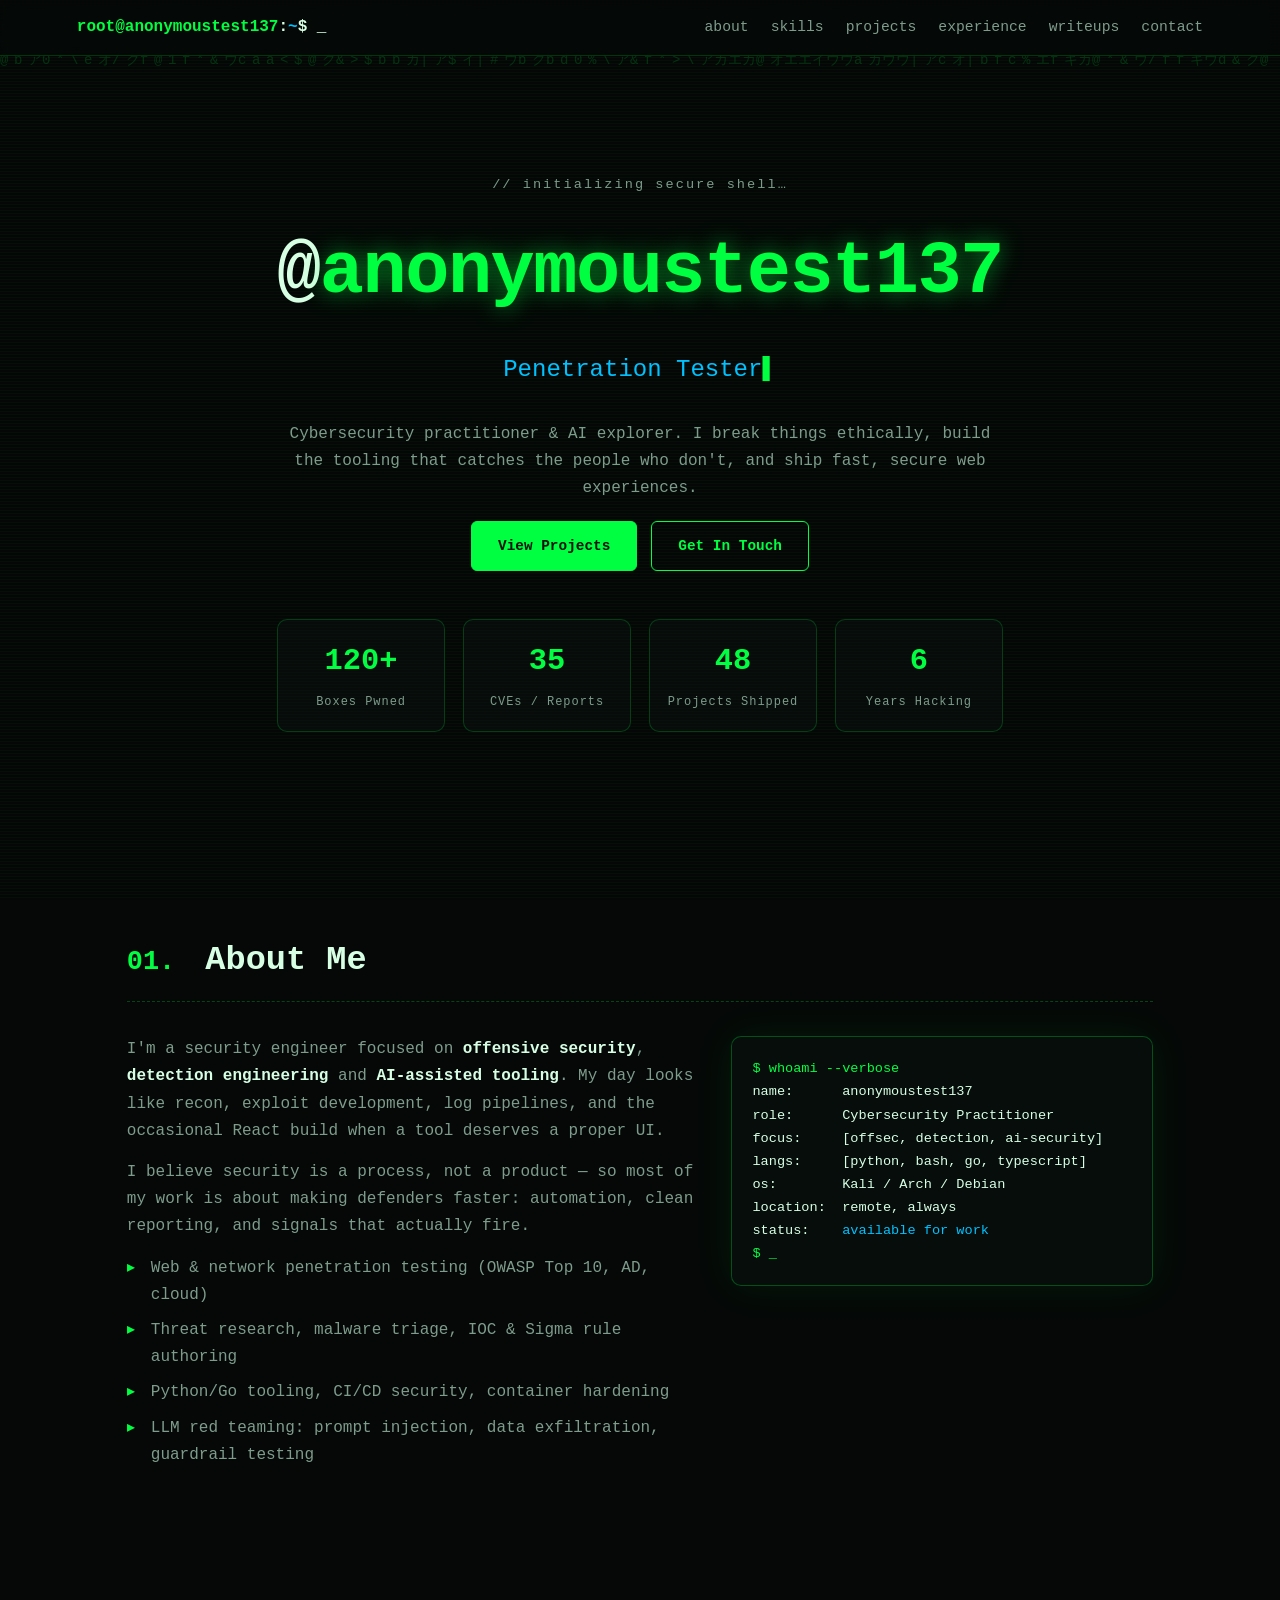
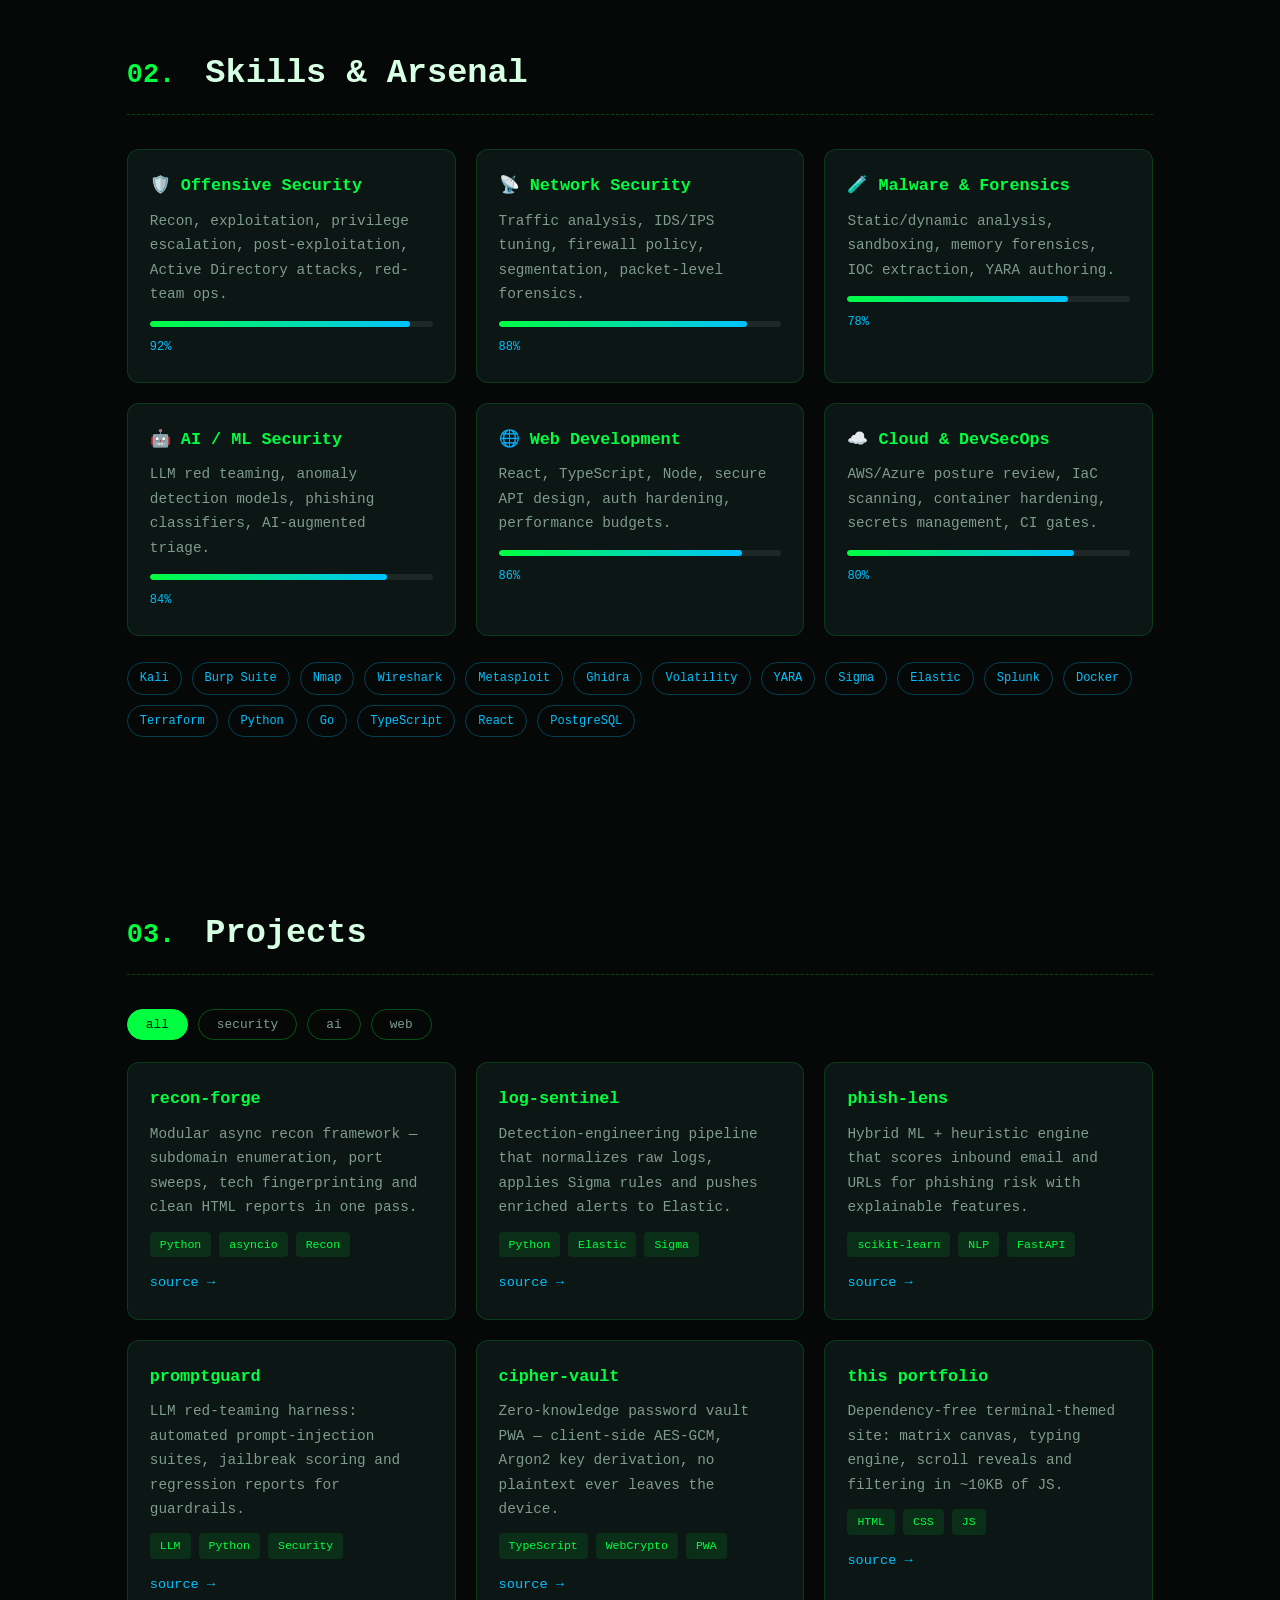
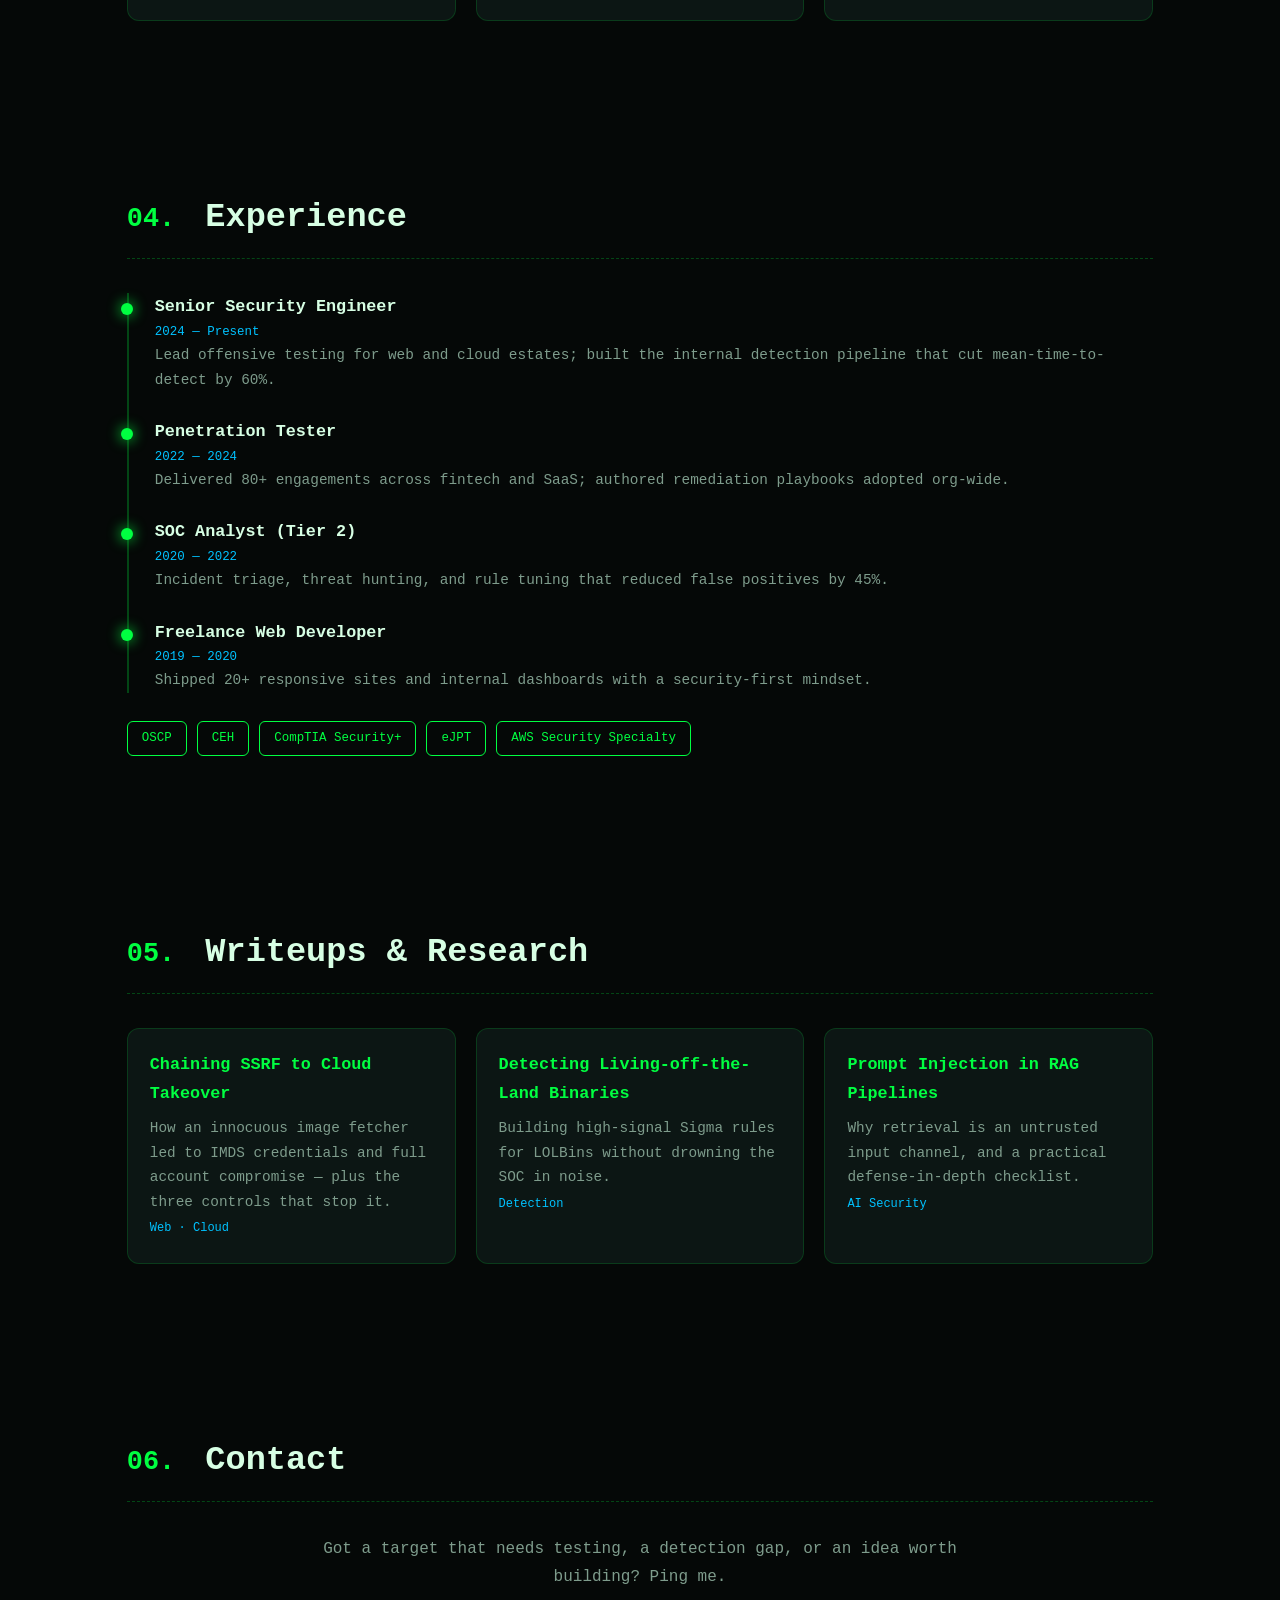
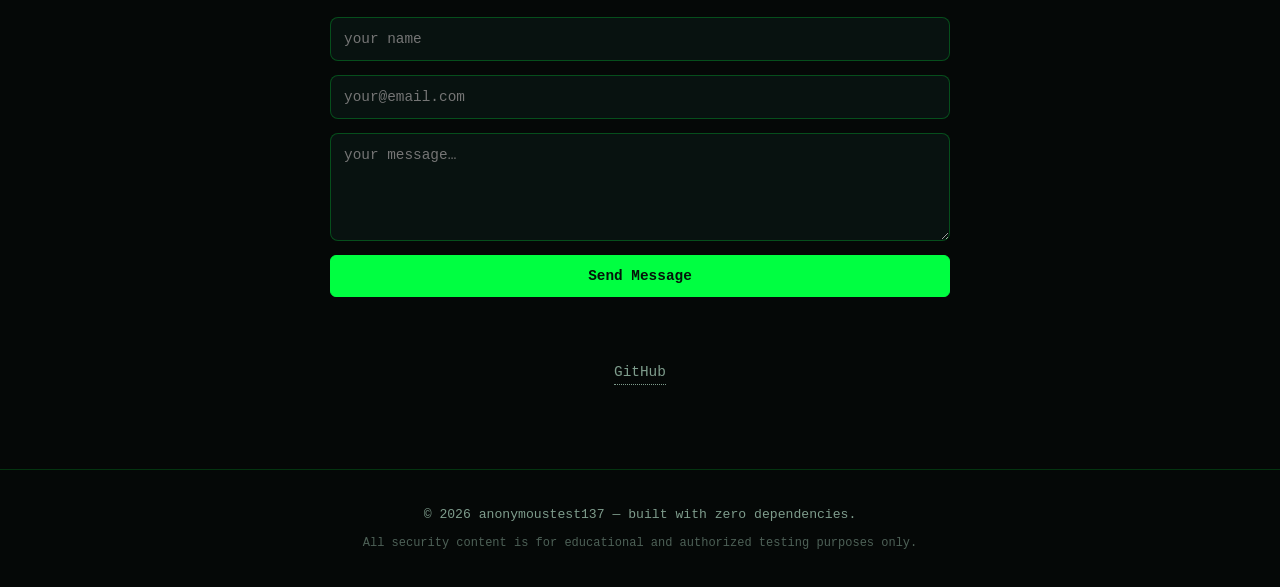
==== docs/index.html @ 6d7c4b62 "chore: publish site to /docs for GitHub Pages" ====
<!DOCTYPE html>
<html lang="en">
<head>
<meta charset="UTF-8" />
<meta name="viewport" content="width=device-width, initial-scale=1.0" />
<title>anonymoustest137 — Cybersecurity Portfolio</title>
<meta name="description" content="Cybersecurity practitioner & AI explorer — penetration testing, threat research, detection engineering and web development." />
<link rel="stylesheet" href="styles.css" />
<link rel="icon" href="data:image/svg+xml,<svg xmlns='http://www.w3.org/2000/svg' viewBox='0 0 100 100'><text y='.9em' font-size='90'>🔐</text></svg>" />
</head>
<body>
<canvas id="matrix"></canvas>
<div class="scanlines"></div>

<header id="nav">
  <a class="brand" href="#home"><span class="prompt">root@anonymoustest137</span>:<span class="path">~</span>$ <span class="blink">_</span></a>
  <nav>
    <a href="#about">about</a>
    <a href="#skills">skills</a>
    <a href="#projects">projects</a>
    <a href="#experience">experience</a>
    <a href="#writeups">writeups</a>
    <a href="#contact">contact</a>
  </nav>
  <button id="burger" aria-label="menu">☰</button>
</header>

<!-- HERO -->
<section id="home" class="hero">
  <div class="hero-inner">
    <p class="kicker">// initializing secure shell…</p>
    <h1>@<span class="glow">anonymoustest137</span></h1>
    <h2 class="typed"><span id="typed"></span><span class="caret">▌</span></h2>
    <p class="lede">
      Cybersecurity practitioner &amp; AI explorer. I break things ethically, build the tooling that
      catches the people who don't, and ship fast, secure web experiences.
    </p>
    <div class="cta">
      <a class="btn primary" href="#projects">View Projects</a>
      <a class="btn ghost" href="#contact">Get In Touch</a>
    </div>
    <div class="stats">
      <div><b data-count="120">0</b><span>Boxes Pwned</span></div>
      <div><b data-count="35">0</b><span>CVEs / Reports</span></div>
      <div><b data-count="48">0</b><span>Projects Shipped</span></div>
      <div><b data-count="6">0</b><span>Years Hacking</span></div>
    </div>
  </div>
</section>

<!-- ABOUT -->
<section id="about" class="reveal">
  <h3 class="sec-title"><span>01.</span> About Me</h3>
  <div class="about-grid">
    <div>
      <p>I'm a security engineer focused on <b>offensive security</b>, <b>detection engineering</b> and
      <b>AI-assisted tooling</b>. My day looks like recon, exploit development, log pipelines, and
      the occasional React build when a tool deserves a proper UI.</p>
      <p>I believe security is a process, not a product — so most of my work is about making
      defenders faster: automation, clean reporting, and signals that actually fire.</p>
      <ul class="ticks">
        <li>Web &amp; network penetration testing (OWASP Top 10, AD, cloud)</li>
        <li>Threat research, malware triage, IOC &amp; Sigma rule authoring</li>
        <li>Python/Go tooling, CI/CD security, container hardening</li>
        <li>LLM red teaming: prompt injection, data exfiltration, guardrail testing</li>
      </ul>
    </div>
    <pre class="terminal"><span class="c">$ whoami --verbose</span>
name:      anonymoustest137
role:      Cybersecurity Practitioner
focus:     [offsec, detection, ai-security]
langs:     [python, bash, go, typescript]
os:        Kali / Arch / Debian
location:  remote, always
status:    <span class="ok">available for work</span>
<span class="c">$ _</span></pre>
  </div>
</section>

<!-- SKILLS -->
<section id="skills" class="reveal">
  <h3 class="sec-title"><span>02.</span> Skills &amp; Arsenal</h3>
  <div class="cards">
    <div class="card">
      <h4>🛡️ Offensive Security</h4>
      <p>Recon, exploitation, privilege escalation, post-exploitation, Active Directory attacks, red-team ops.</p>
      <div class="bar"><i style="--w:92%"></i></div><small>92%</small>
    </div>
    <div class="card">
      <h4>📡 Network Security</h4>
      <p>Traffic analysis, IDS/IPS tuning, firewall policy, segmentation, packet-level forensics.</p>
      <div class="bar"><i style="--w:88%"></i></div><small>88%</small>
    </div>
    <div class="card">
      <h4>🧪 Malware &amp; Forensics</h4>
      <p>Static/dynamic analysis, sandboxing, memory forensics, IOC extraction, YARA authoring.</p>
      <div class="bar"><i style="--w:78%"></i></div><small>78%</small>
    </div>
    <div class="card">
      <h4>🤖 AI / ML Security</h4>
      <p>LLM red teaming, anomaly detection models, phishing classifiers, AI-augmented triage.</p>
      <div class="bar"><i style="--w:84%"></i></div><small>84%</small>
    </div>
    <div class="card">
      <h4>🌐 Web Development</h4>
      <p>React, TypeScript, Node, secure API design, auth hardening, performance budgets.</p>
      <div class="bar"><i style="--w:86%"></i></div><small>86%</small>
    </div>
    <div class="card">
      <h4>☁️ Cloud &amp; DevSecOps</h4>
      <p>AWS/Azure posture review, IaC scanning, container hardening, secrets management, CI gates.</p>
      <div class="bar"><i style="--w:80%"></i></div><small>80%</small>
    </div>
  </div>
  <div class="chips">
    <span>Kali</span><span>Burp Suite</span><span>Nmap</span><span>Wireshark</span><span>Metasploit</span>
    <span>Ghidra</span><span>Volatility</span><span>YARA</span><span>Sigma</span><span>Elastic</span>
    <span>Splunk</span><span>Docker</span><span>Terraform</span><span>Python</span><span>Go</span>
    <span>TypeScript</span><span>React</span><span>PostgreSQL</span>
  </div>
</section>

<!-- PROJECTS -->
<section id="projects" class="reveal">
  <h3 class="sec-title"><span>03.</span> Projects</h3>
  <div class="filters">
    <button class="active" data-f="all">all</button>
    <button data-f="security">security</button>
    <button data-f="ai">ai</button>
    <button data-f="web">web</button>
  </div>
  <div class="cards projects">
    <article class="card proj" data-tag="security">
      <h4>recon-forge</h4>
      <p>Modular async recon framework — subdomain enumeration, port sweeps, tech fingerprinting and clean HTML reports in one pass.</p>
      <div class="tags"><span>Python</span><span>asyncio</span><span>Recon</span></div>
      <a href="https://github.com/anonymoustest137/recon-forge" class="link">source →</a>
    </article>
    <article class="card proj" data-tag="security">
      <h4>log-sentinel</h4>
      <p>Detection-engineering pipeline that normalizes raw logs, applies Sigma rules and pushes enriched alerts to Elastic.</p>
      <div class="tags"><span>Python</span><span>Elastic</span><span>Sigma</span></div>
      <a href="https://github.com/anonymoustest137/log-sentinel" class="link">source →</a>
    </article>
    <article class="card proj" data-tag="ai">
      <h4>phish-lens</h4>
      <p>Hybrid ML + heuristic engine that scores inbound email and URLs for phishing risk with explainable features.</p>
      <div class="tags"><span>scikit-learn</span><span>NLP</span><span>FastAPI</span></div>
      <a href="https://github.com/anonymoustest137/phish-lens" class="link">source →</a>
    </article>
    <article class="card proj" data-tag="ai">
      <h4>promptguard</h4>
      <p>LLM red-teaming harness: automated prompt-injection suites, jailbreak scoring and regression reports for guardrails.</p>
      <div class="tags"><span>LLM</span><span>Python</span><span>Security</span></div>
      <a href="https://github.com/anonymoustest137/promptguard" class="link">source →</a>
    </article>
    <article class="card proj" data-tag="web">
      <h4>cipher-vault</h4>
      <p>Zero-knowledge password vault PWA — client-side AES-GCM, Argon2 key derivation, no plaintext ever leaves the device.</p>
      <div class="tags"><span>TypeScript</span><span>WebCrypto</span><span>PWA</span></div>
      <a href="https://github.com/anonymoustest137/cipher-vault" class="link">source →</a>
    </article>
    <article class="card proj" data-tag="web">
      <h4>this portfolio</h4>
      <p>Dependency-free terminal-themed site: matrix canvas, typing engine, scroll reveals and filtering in ~10KB of JS.</p>
      <div class="tags"><span>HTML</span><span>CSS</span><span>JS</span></div>
      <a href="https://github.com/anonymoustest137/anonymoustest137" class="link">source →</a>
    </article>
  </div>
</section>

<!-- EXPERIENCE -->
<section id="experience" class="reveal">
  <h3 class="sec-title"><span>04.</span> Experience</h3>
  <div class="timeline">
    <div class="tl">
      <b>Senior Security Engineer</b><span class="when">2024 — Present</span>
      <p>Lead offensive testing for web and cloud estates; built the internal detection pipeline that cut mean-time-to-detect by 60%.</p>
    </div>
    <div class="tl">
      <b>Penetration Tester</b><span class="when">2022 — 2024</span>
      <p>Delivered 80+ engagements across fintech and SaaS; authored remediation playbooks adopted org-wide.</p>
    </div>
    <div class="tl">
      <b>SOC Analyst (Tier 2)</b><span class="when">2020 — 2022</span>
      <p>Incident triage, threat hunting, and rule tuning that reduced false positives by 45%.</p>
    </div>
    <div class="tl">
      <b>Freelance Web Developer</b><span class="when">2019 — 2020</span>
      <p>Shipped 20+ responsive sites and internal dashboards with a security-first mindset.</p>
    </div>
  </div>
  <div class="certs">
    <span>OSCP</span><span>CEH</span><span>CompTIA Security+</span><span>eJPT</span><span>AWS Security Specialty</span>
  </div>
</section>

<!-- WRITEUPS -->
<section id="writeups" class="reveal">
  <h3 class="sec-title"><span>05.</span> Writeups &amp; Research</h3>
  <div class="cards">
    <div class="card"><h4>Chaining SSRF to Cloud Takeover</h4><p>How an innocuous image fetcher led to IMDS credentials and full account compromise — plus the three controls that stop it.</p><small>Web · Cloud</small></div>
    <div class="card"><h4>Detecting Living-off-the-Land Binaries</h4><p>Building high-signal Sigma rules for LOLBins without drowning the SOC in noise.</p><small>Detection</small></div>
    <div class="card"><h4>Prompt Injection in RAG Pipelines</h4><p>Why retrieval is an untrusted input channel, and a practical defense-in-depth checklist.</p><small>AI Security</small></div>
  </div>
</section>

<!-- CONTACT -->
<section id="contact" class="reveal">
  <h3 class="sec-title"><span>06.</span> Contact</h3>
  <p class="center lede">Got a target that needs testing, a detection gap, or an idea worth building? Ping me.</p>
  <form class="contact" onsubmit="return handleSend(event)">
    <input required placeholder="your name" id="f-name" />
    <input required type="email" placeholder="your@email.com" id="f-mail" />
    <textarea required rows="5" placeholder="your message…" id="f-msg"></textarea>
    <button class="btn primary" type="submit">Send Message</button>
    <p id="f-out" class="out"></p>
  </form>
  <div class="socials">
    <a href="https://github.com/anonymoustest137">GitHub</a>
  </div>
</section>

<footer>
  <p>© <span id="yr"></span> anonymoustest137 — built with zero dependencies.</p>
  <p class="muted">All security content is for educational and authorized testing purposes only.</p>
</footer>

<script src="script.js"></script>
</body>
</html>
---- docs/styles.css ----
:root{
  --bg:#050807; --bg2:#0a1210; --fg:#d7ffe4; --dim:#7e9c8c;
  --acc:#00ff41; --acc2:#00c2ff; --red:#ff3b30; --card:#0c1614;
  --mono:'Fira Code',ui-monospace,SFMono-Regular,Menlo,Consolas,monospace;
}
*{box-sizing:border-box;margin:0;padding:0}
html{scroll-behavior:smooth}
body{background:var(--bg);color:var(--fg);font-family:var(--mono);line-height:1.7;overflow-x:hidden}
#matrix{position:fixed;inset:0;z-index:0;opacity:.16}
.scanlines{position:fixed;inset:0;z-index:1;pointer-events:none;
  background:repeating-linear-gradient(180deg,rgba(0,255,65,.035) 0 1px,transparent 1px 3px)}
header,section,footer{position:relative;z-index:2}

/* NAV */
header{position:sticky;top:0;display:flex;align-items:center;justify-content:space-between;
  padding:14px 6vw;background:rgba(5,8,7,.82);backdrop-filter:blur(8px);
  border-bottom:1px solid rgba(0,255,65,.18)}
.brand{color:var(--fg);text-decoration:none;font-weight:700}
.prompt{color:var(--acc)} .path{color:var(--acc2)}
.blink{animation:b 1s steps(1) infinite}@keyframes b{50%{opacity:0}}
nav{display:flex;gap:22px}
nav a{color:var(--dim);text-decoration:none;font-size:.92rem;transition:.2s}
nav a:hover{color:var(--acc);text-shadow:0 0 10px var(--acc)}
#burger{display:none;background:none;border:0;color:var(--acc);font-size:1.4rem}

/* HERO */
.hero{min-height:88vh;display:grid;place-items:center;padding:70px 6vw;text-align:center}
.kicker{color:var(--dim);letter-spacing:.15em;font-size:.85rem}
h1{font-size:clamp(2.2rem,7vw,4.6rem);margin:.2em 0;letter-spacing:-.02em}
.glow{color:var(--acc);text-shadow:0 0 22px rgba(0,255,65,.55)}
.typed{font-size:clamp(1rem,2.6vw,1.5rem);color:var(--acc2);min-height:2.2em;font-weight:500}
.caret{color:var(--acc);animation:b 1s steps(1) infinite}
.lede{max-width:720px;margin:18px auto;color:var(--dim)}
.cta{display:flex;gap:14px;justify-content:center;flex-wrap:wrap;margin-top:10px}
.btn{padding:12px 26px;text-decoration:none;border-radius:6px;font-weight:700;font-size:.9rem;
  border:1px solid var(--acc);transition:.25s;cursor:pointer;font-family:var(--mono)}
.btn.primary{background:var(--acc);color:#04140a}
.btn.primary:hover{box-shadow:0 0 26px rgba(0,255,65,.5);transform:translateY(-2px)}
.btn.ghost{background:transparent;color:var(--acc)}
.btn.ghost:hover{background:rgba(0,255,65,.12);transform:translateY(-2px)}
.stats{display:grid;grid-template-columns:repeat(auto-fit,minmax(140px,1fr));gap:18px;margin-top:48px;max-width:760px}
.stats div{border:1px solid rgba(0,255,65,.2);border-radius:10px;padding:16px;background:rgba(10,18,16,.6)}
.stats b{display:block;font-size:1.9rem;color:var(--acc)}
.stats span{font-size:.75rem;color:var(--dim);letter-spacing:.08em}

/* SECTIONS */
section{padding:84px 6vw;max-width:1180px;margin:0 auto}
.sec-title{font-size:clamp(1.4rem,3.4vw,2.1rem);margin-bottom:34px;
  border-bottom:1px dashed rgba(0,255,65,.25);padding-bottom:12px}
.sec-title span{color:var(--acc);font-size:.8em;margin-right:10px}
.center{text-align:center}
.about-grid{display:grid;grid-template-columns:1.15fr .85fr;gap:34px;align-items:start}
.about-grid p{margin-bottom:14px;color:var(--dim)}
.about-grid b{color:var(--fg)}
.ticks{list-style:none;margin-top:8px}
.ticks li{padding-left:24px;position:relative;color:var(--dim);margin:8px 0}
.ticks li::before{content:"▸";position:absolute;left:0;color:var(--acc)}
.terminal{background:#060d0b;border:1px solid rgba(0,255,65,.28);border-radius:10px;padding:20px;
  font-size:.85rem;white-space:pre-wrap;color:var(--fg);box-shadow:0 0 40px rgba(0,255,65,.08)}
.terminal .c{color:var(--acc)} .terminal .ok{color:var(--acc2)}

/* CARDS */
.cards{display:grid;grid-template-columns:repeat(auto-fit,minmax(280px,1fr));gap:20px}
.card{background:var(--card);border:1px solid rgba(0,255,65,.16);border-radius:12px;padding:22px;transition:.25s}
.card:hover{transform:translateY(-6px);border-color:var(--acc);box-shadow:0 12px 34px rgba(0,255,65,.12)}
.card h4{color:var(--acc);margin-bottom:8px;font-size:1.05rem}
.card p{color:var(--dim);font-size:.9rem}
.card small{color:var(--acc2);font-size:.75rem}
.bar{height:6px;background:rgba(255,255,255,.08);border-radius:99px;margin:14px 0 6px;overflow:hidden}
.bar i{display:block;height:100%;width:0;background:linear-gradient(90deg,var(--acc),var(--acc2));
  border-radius:99px;transition:width 1.2s ease}
.reveal.in .bar i{width:var(--w)}
.chips{display:flex;flex-wrap:wrap;gap:10px;margin-top:26px}
.chips span{border:1px solid rgba(0,194,255,.3);color:var(--acc2);padding:5px 12px;border-radius:99px;font-size:.75rem}
.tags{display:flex;flex-wrap:wrap;gap:8px;margin:12px 0}
.tags span{background:rgba(0,255,65,.1);color:var(--acc);padding:3px 10px;border-radius:4px;font-size:.72rem}
.link{color:var(--acc2);text-decoration:none;font-size:.85rem}
.link:hover{text-decoration:underline}
.filters{display:flex;gap:10px;margin-bottom:22px;flex-wrap:wrap}
.filters button{background:transparent;border:1px solid rgba(0,255,65,.3);color:var(--dim);
  padding:7px 18px;border-radius:99px;cursor:pointer;font-family:var(--mono);font-size:.8rem;transition:.2s}
.filters button.active,.filters button:hover{background:var(--acc);color:#04140a;border-color:var(--acc)}
.proj.hide{display:none}

/* TIMELINE */
.timeline{border-left:2px solid rgba(0,255,65,.25);padding-left:26px;display:grid;gap:26px}
.tl{position:relative}
.tl::before{content:"";position:absolute;left:-34px;top:10px;width:12px;height:12px;border-radius:50%;
  background:var(--acc);box-shadow:0 0 14px var(--acc)}
.tl b{color:var(--fg);font-size:1.05rem}
.when{display:block;color:var(--acc2);font-size:.78rem}
.tl p{color:var(--dim);font-size:.9rem}
.certs{display:flex;flex-wrap:wrap;gap:10px;margin-top:28px}
.certs span{border:1px solid var(--acc);color:var(--acc);padding:6px 14px;border-radius:6px;font-size:.78rem}

/* CONTACT */
.contact{max-width:620px;margin:26px auto 0;display:grid;gap:14px}
.contact input,.contact textarea{background:#081210;border:1px solid rgba(0,255,65,.25);color:var(--fg);
  padding:13px;border-radius:8px;font-family:var(--mono);font-size:.9rem;resize:vertical}
.contact input:focus,.contact textarea:focus{outline:none;border-color:var(--acc);box-shadow:0 0 14px rgba(0,255,65,.25)}
.out{color:var(--acc);font-size:.85rem;text-align:center;min-height:1.4em}
.socials{display:flex;justify-content:center;gap:20px;margin-top:30px;flex-wrap:wrap}
.socials a{color:var(--dim);text-decoration:none;border-bottom:1px dotted var(--dim);font-size:.9rem}
.socials a:hover{color:var(--acc);border-color:var(--acc)}

footer{text-align:center;padding:34px 6vw;border-top:1px solid rgba(0,255,65,.18);color:var(--dim);font-size:.82rem}
.muted{opacity:.6;font-size:.75rem;margin-top:6px}

.reveal{opacity:0;transform:translateY(26px);transition:.7s ease}
.reveal.in{opacity:1;transform:none}

@media(max-width:860px){
  .about-grid{grid-template-columns:1fr}
  nav{position:absolute;top:100%;left:0;right:0;flex-direction:column;gap:0;
    background:#071110;border-bottom:1px solid rgba(0,255,65,.2);display:none}
  nav.open{display:flex}
  nav a{padding:13px 6vw;border-top:1px solid rgba(0,255,65,.08)}
  #burger{display:block}
}
@media(prefers-reduced-motion:reduce){*{animation:none!important;transition:none!important}}
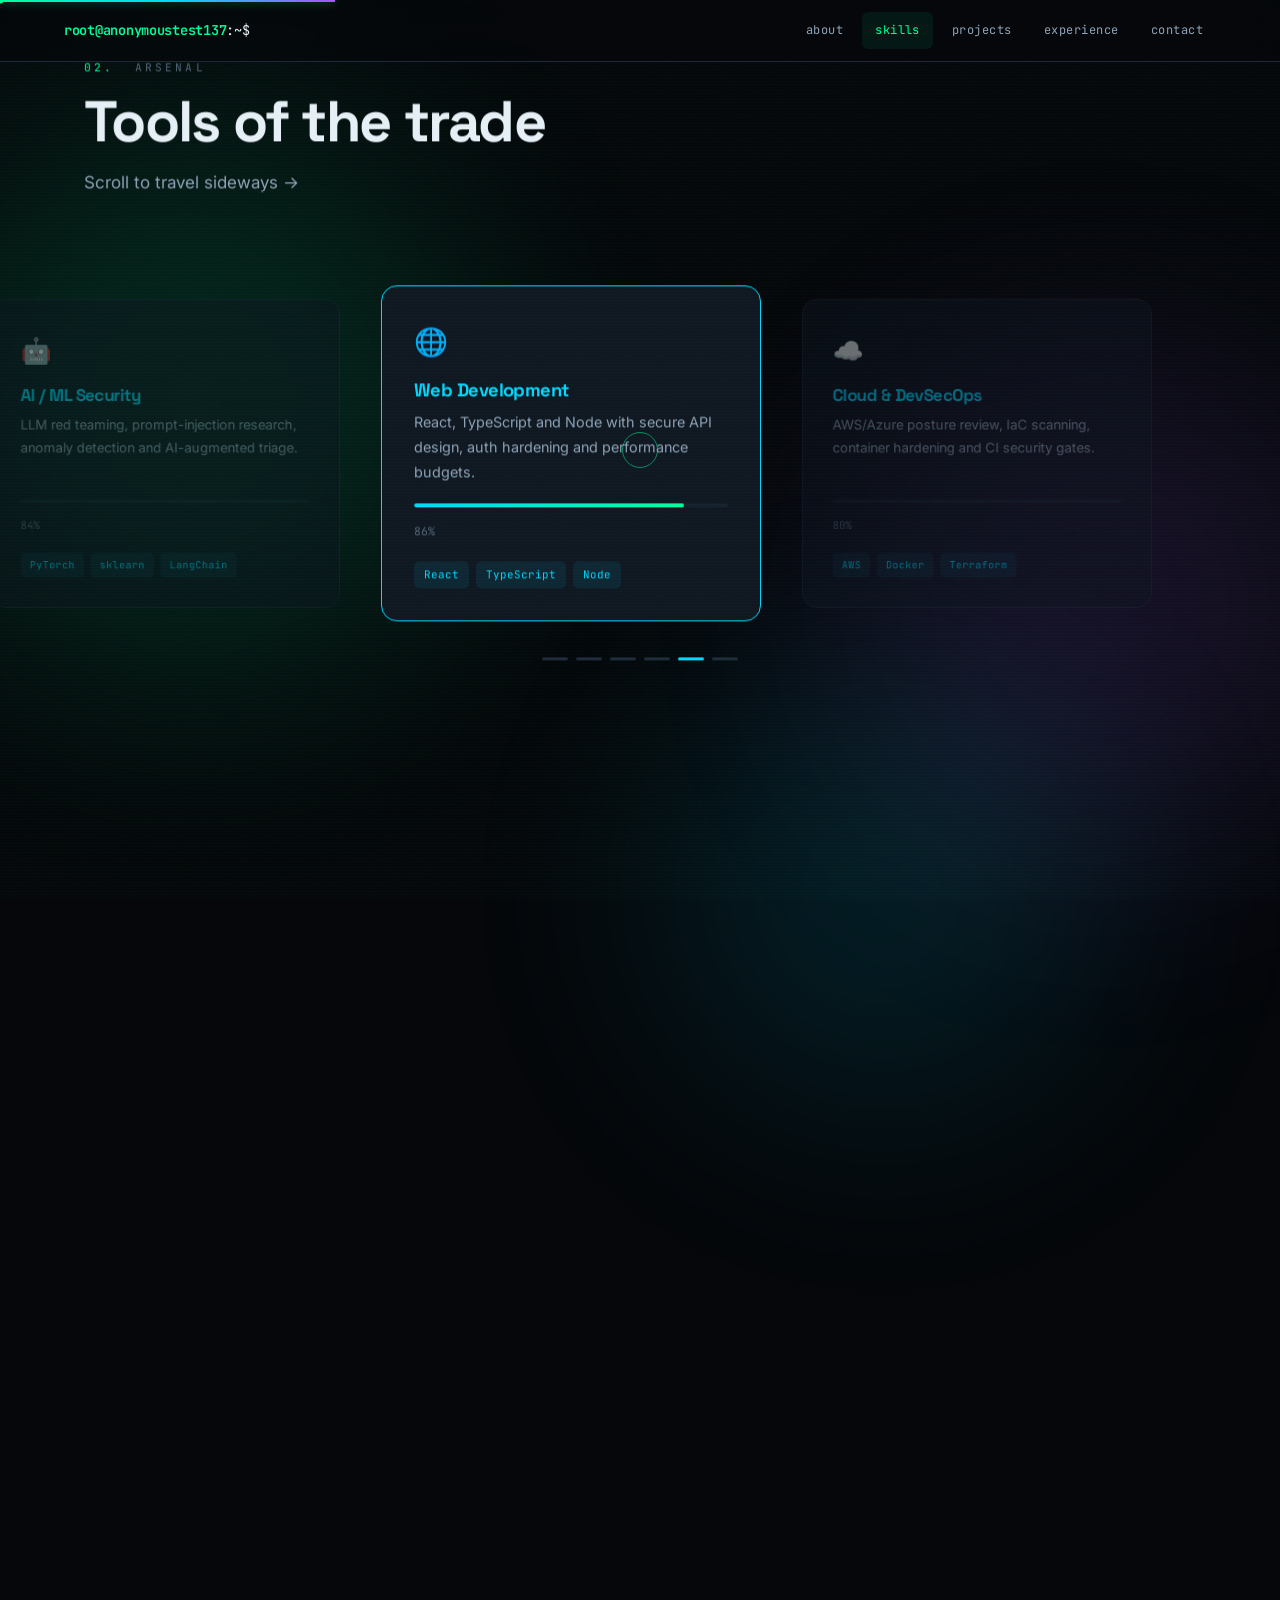
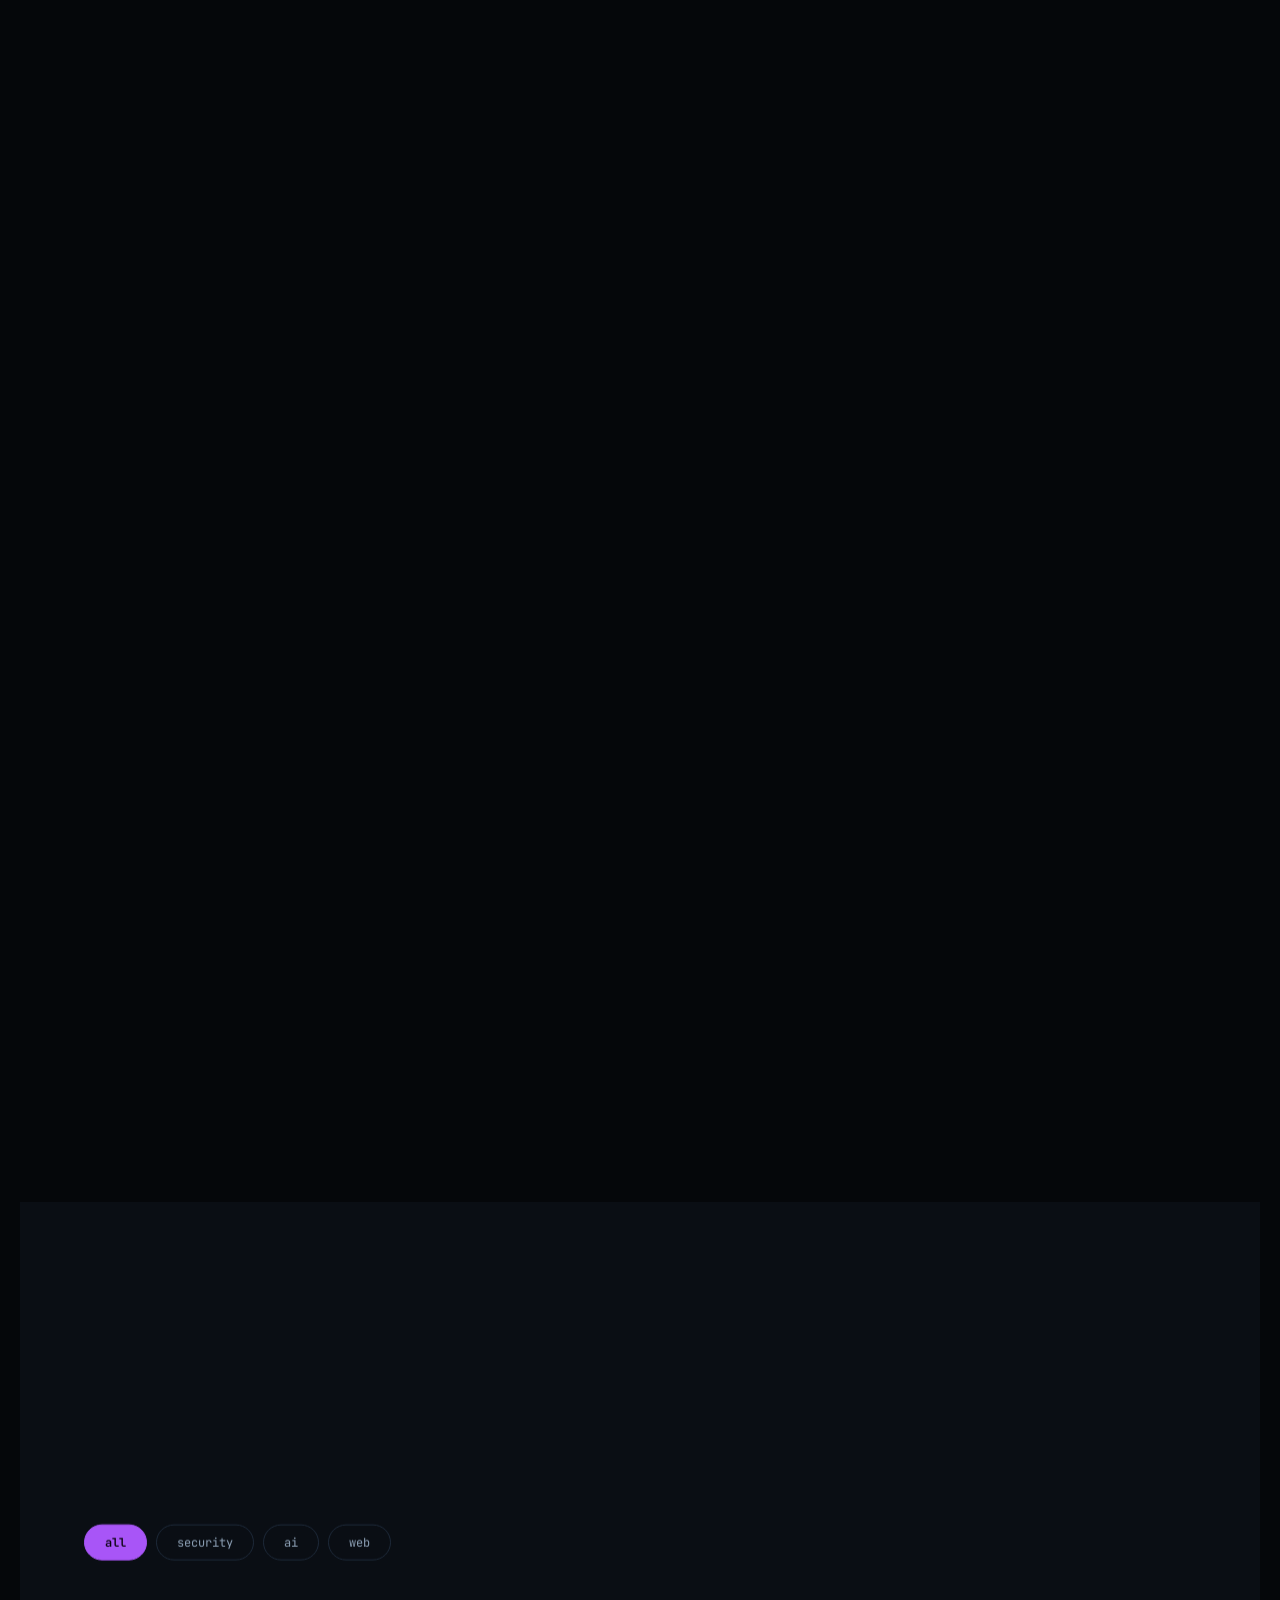
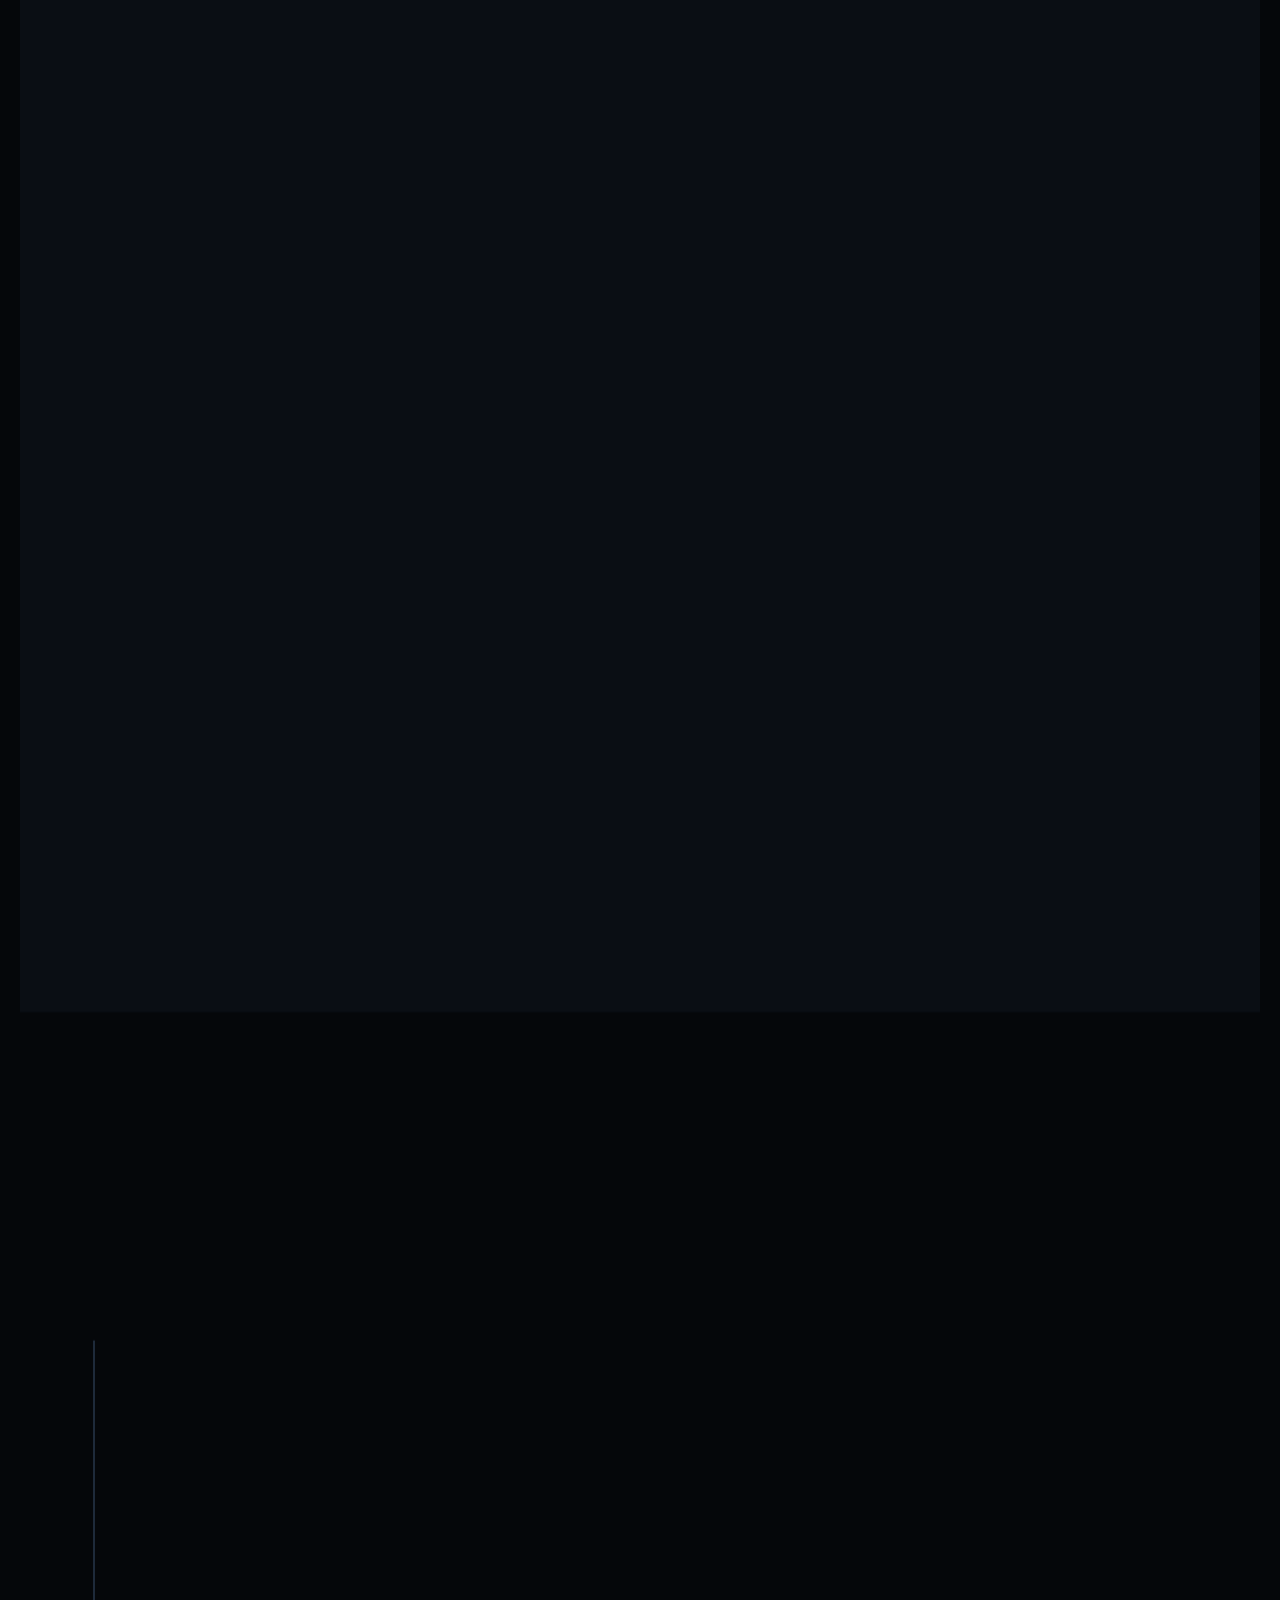
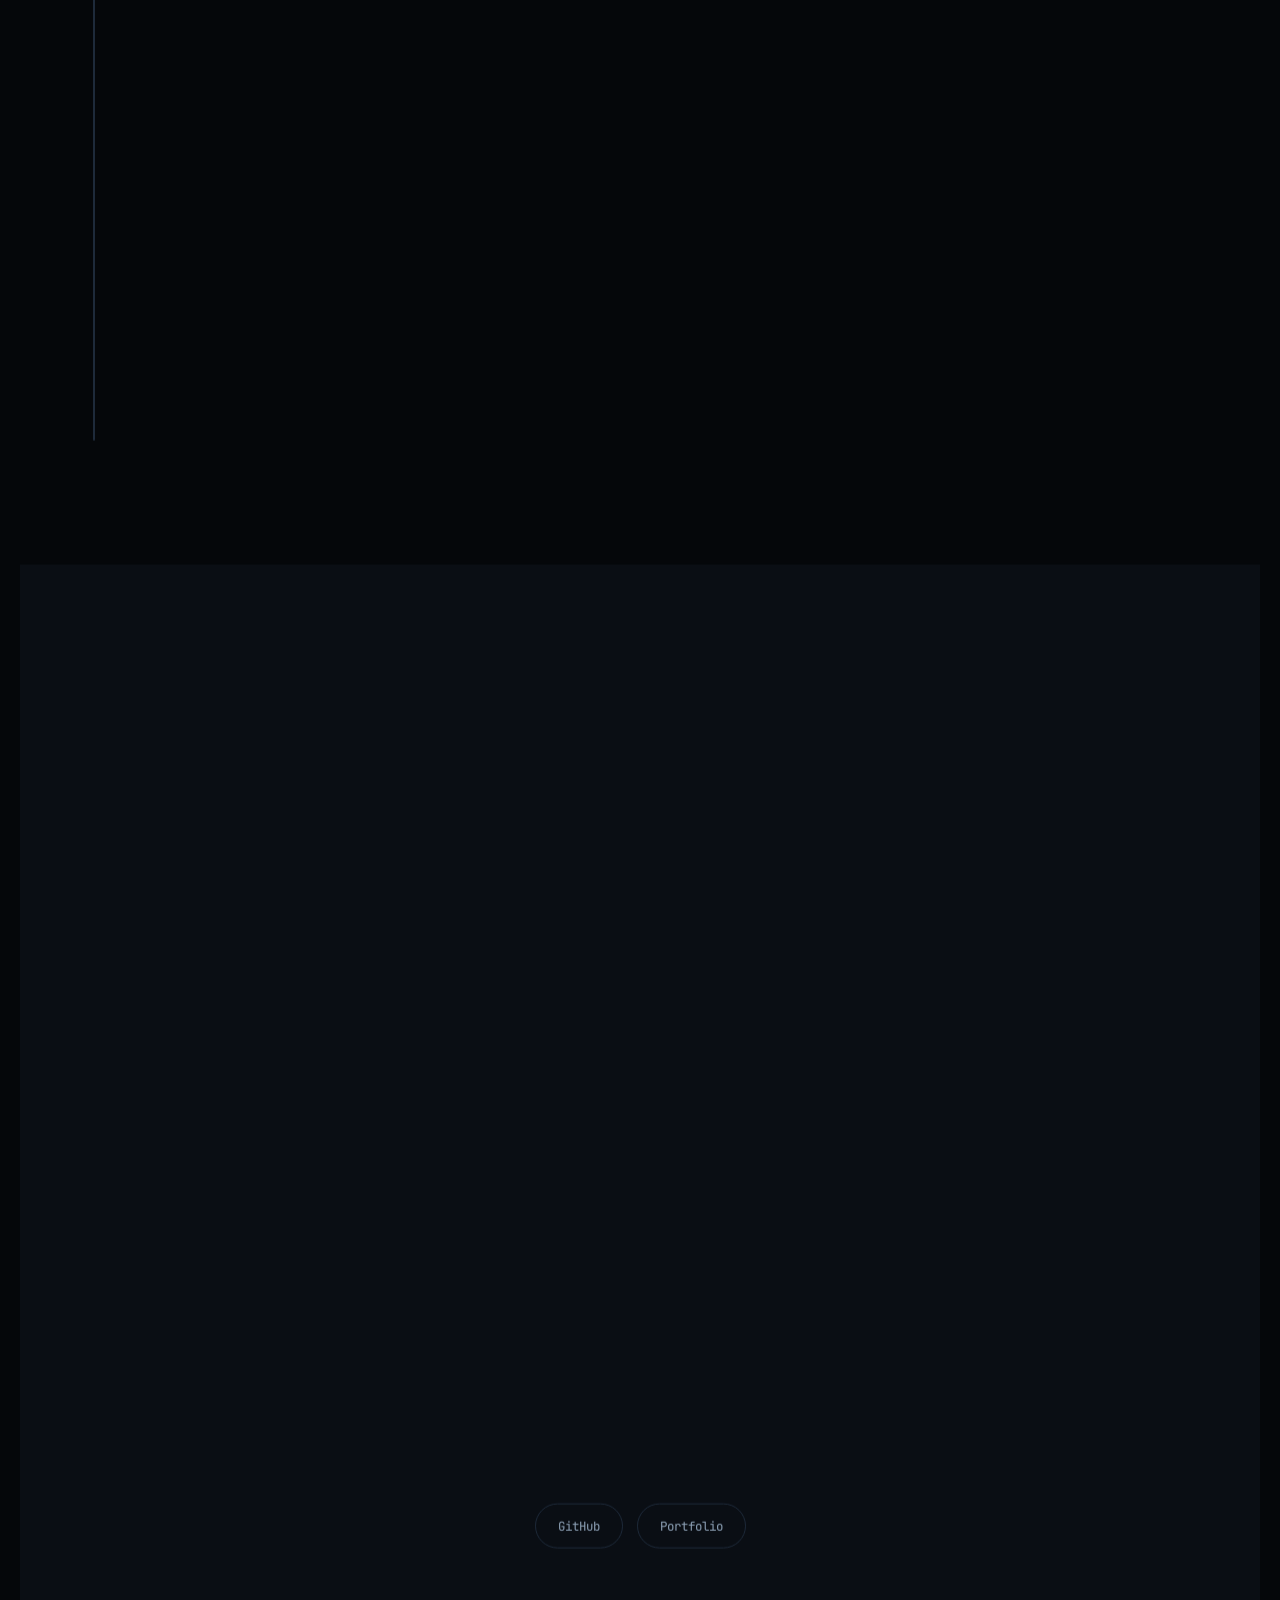
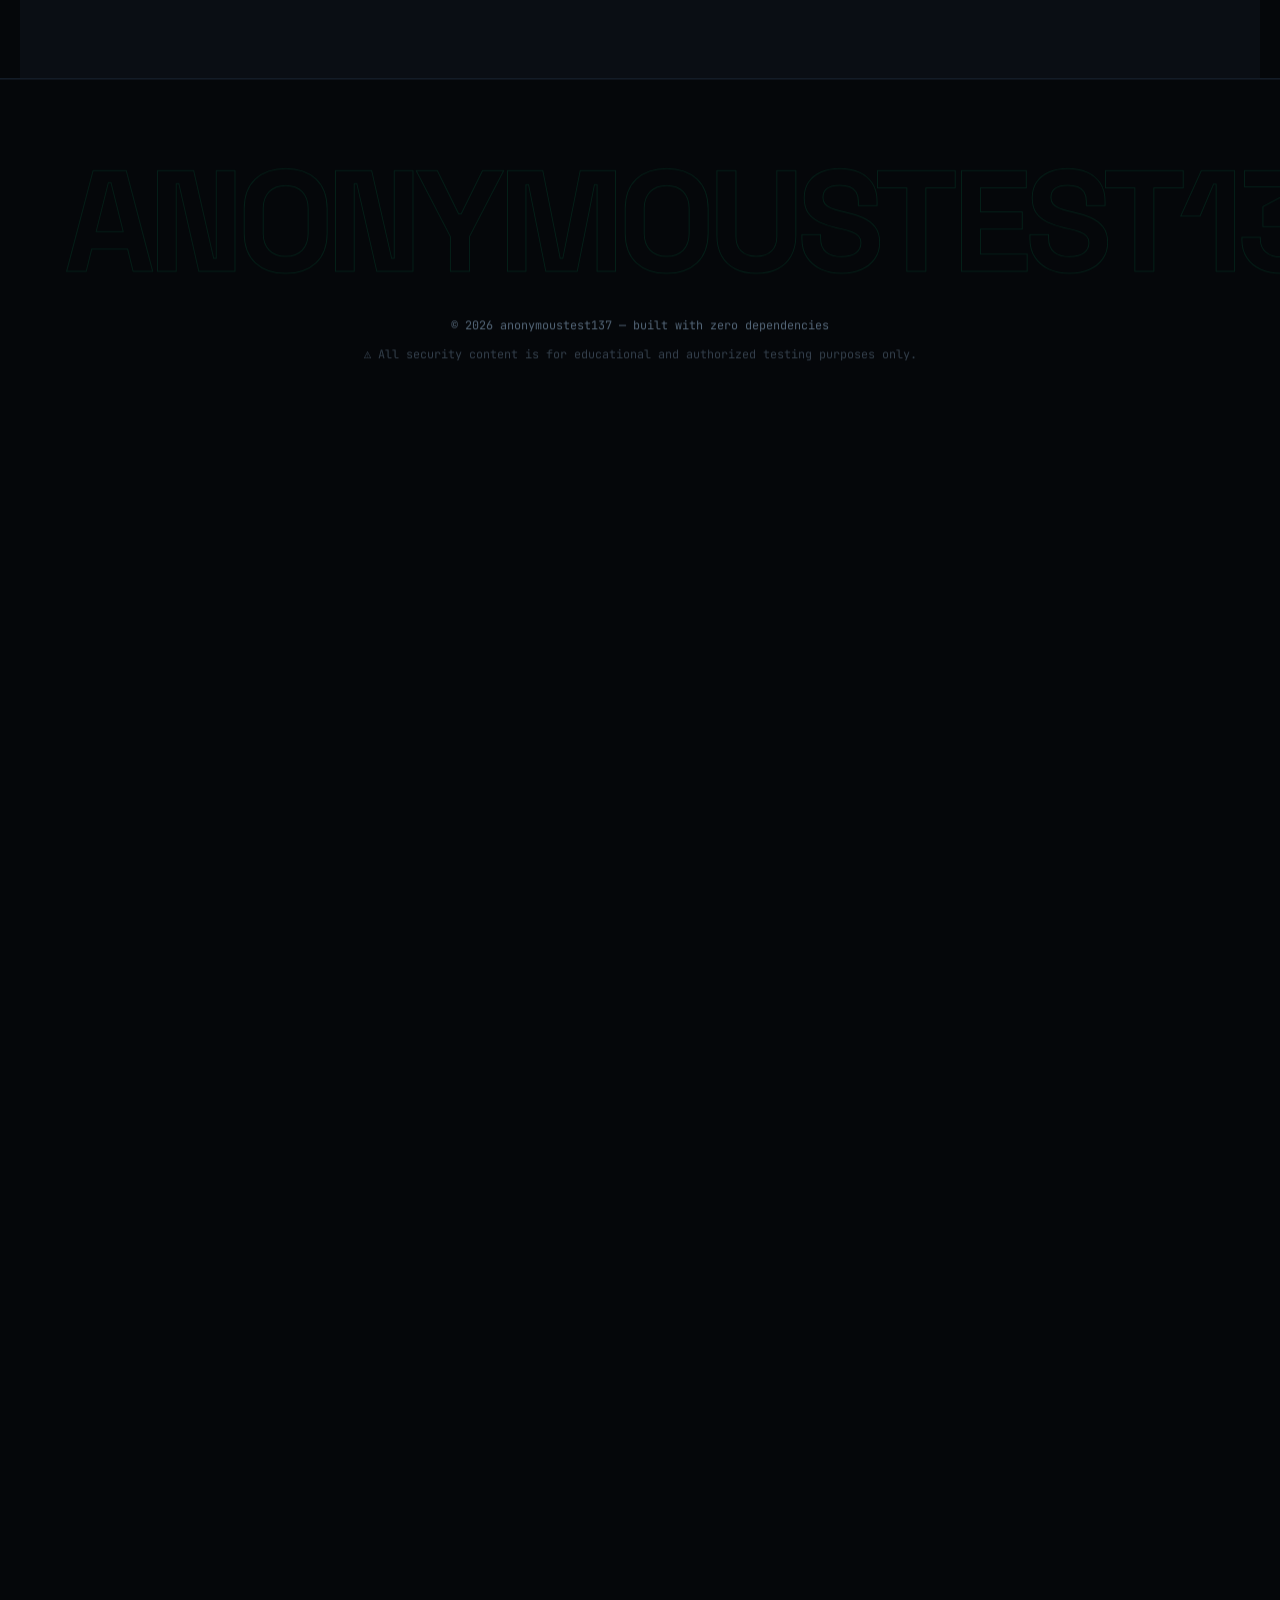
==== commit a3db51f5: "feat: portfolio v2 — inertia scroll, parallax, 3D tilt, scroll-jack skills, drawing timeline" ====
--- a/docs/index.html
+++ b/docs/index.html
@@ -4,227 +4,276 @@
 <meta charset="UTF-8" />
 <meta name="viewport" content="width=device-width, initial-scale=1.0" />
 <title>anonymoustest137 — Cybersecurity Portfolio</title>
-<meta name="description" content="Cybersecurity practitioner & AI explorer — penetration testing, threat research, detection engineering and web development." />
+<meta name="description" content="Cybersecurity practitioner & AI explorer — penetration testing, detection engineering, threat research and secure web development." />
+<meta property="og:title" content="anonymoustest137 — Cybersecurity Portfolio" />
+<meta property="og:description" content="Penetration testing · Detection engineering · AI security" />
+<meta name="theme-color" content="#05070A" />
+<link rel="icon" href="data:image/svg+xml,<svg xmlns='http://www.w3.org/2000/svg' viewBox='0 0 100 100'><text y='.9em' font-size='90'>🔐</text></svg>" />
+<link rel="preconnect" href="https://fonts.googleapis.com" />
+<link rel="preconnect" href="https://fonts.gstatic.com" crossorigin />
+<link href="https://fonts.googleapis.com/css2?family=Space+Grotesk:wght@500;700&family=Inter:wght@400;500&family=JetBrains+Mono:wght@400;500;700&display=swap" rel="stylesheet" />
 <link rel="stylesheet" href="styles.css" />
-<link rel="icon" href="data:image/svg+xml,<svg xmlns='http://www.w3.org/2000/svg' viewBox='0 0 100 100'><text y='.9em' font-size='90'>🔐</text></svg>" />
 </head>
 <body>
+
+<!-- PRELOADER -->
+<div id="pre">
+  <div class="lbl">initializing secure shell</div>
+  <div class="num" id="pnum">00</div>
+  <div class="track"><div class="fill" id="pfill"></div></div>
+</div>
+
+<!-- GLOBAL LAYERS -->
 <canvas id="matrix"></canvas>
-<div class="scanlines"></div>
+<div class="mesh" id="mesh1"></div>
+<div class="mesh" id="mesh2"></div>
+<div class="mesh" id="mesh3"></div>
+<div class="noise"></div>
+<div class="scan"></div>
+<div id="prog"></div>
+<div id="ring"></div>
+<div id="dot"></div>
 
 <header id="nav">
-  <a class="brand" href="#home"><span class="prompt">root@anonymoustest137</span>:<span class="path">~</span>$ <span class="blink">_</span></a>
-  <nav>
-    <a href="#about">about</a>
-    <a href="#skills">skills</a>
-    <a href="#projects">projects</a>
-    <a href="#experience">experience</a>
-    <a href="#writeups">writeups</a>
-    <a href="#contact">contact</a>
+  <a class="brand" href="#home" data-scramble><b>root@anonymoustest137</b>:~$</a>
+  <nav id="menu">
+    <a href="#about" data-scramble>about</a>
+    <a href="#skills" data-scramble>skills</a>
+    <a href="#projects" data-scramble>projects</a>
+    <a href="#experience" data-scramble>experience</a>
+    <a href="#contact" data-scramble>contact</a>
   </nav>
-  <button id="burger" aria-label="menu">☰</button>
+  <button id="burger" aria-label="Toggle menu">☰</button>
 </header>
 
-<!-- HERO -->
-<section id="home" class="hero">
-  <div class="hero-inner">
-    <p class="kicker">// initializing secure shell…</p>
-    <h1>@<span class="glow">anonymoustest137</span></h1>
-    <h2 class="typed"><span id="typed"></span><span class="caret">▌</span></h2>
-    <p class="lede">
-      Cybersecurity practitioner &amp; AI explorer. I break things ethically, build the tooling that
-      catches the people who don't, and ship fast, secure web experiences.
-    </p>
-    <div class="cta">
-      <a class="btn primary" href="#projects">View Projects</a>
-      <a class="btn ghost" href="#contact">Get In Touch</a>
-    </div>
-    <div class="stats">
-      <div><b data-count="120">0</b><span>Boxes Pwned</span></div>
-      <div><b data-count="35">0</b><span>CVEs / Reports</span></div>
-      <div><b data-count="48">0</b><span>Projects Shipped</span></div>
-      <div><b data-count="6">0</b><span>Years Hacking</span></div>
-    </div>
-  </div>
-</section>
-
-<!-- ABOUT -->
-<section id="about" class="reveal">
-  <h3 class="sec-title"><span>01.</span> About Me</h3>
-  <div class="about-grid">
+<div id="smooth">
+
+<!-- 01 HERO -->
+<section id="home">
+  <div class="ghost" data-par="0.6">SECURITY</div>
+  <div class="hero-wrap">
+    <div class="hero-in" data-tilt-scene>
+      <div class="tagline">Cybersecurity · AI · Web</div>
+      <h1 class="name" id="nm"><span class="mask">@anonymoustest137</span></h1>
+      <div class="role"><span id="typed"></span><span class="cur">▌</span></div>
+      <p class="lede">I break things ethically, build the tooling that catches the people
+        who don't, and ship secure web experiences in between.</p>
+      <div class="cta">
+        <a class="btn fill mag" href="#projects">View Work</a>
+        <a class="btn line mag" href="#contact">Get In Touch</a>
+      </div>
+    </div>
+  </div>
+  <div class="cue"></div>
+</section>
+
+<!-- 02 ABOUT -->
+<section id="about" class="alt">
+  <span class="eyebrow rv"><i>01.</i> &nbsp;whoami</span>
+  <h2 class="h-sec line-mask"><span>Security is a process,<br/>not a product.</span></h2>
+  <p class="sub rv">Offensive security, detection engineering and AI-assisted tooling —
+     with a habit of building the thing that was missing.</p>
+
+  <div class="about">
+    <div class="sticky">
+      <div class="term rv-l">
+        <div class="bar"><i></i><i></i><i></i><span>~/whoami.py</span></div>
+<pre><span class="c"># operator profile</span>
+<span class="k">class</span> <span class="f">Operator</span>:
+    handle = <span class="s">"anonymoustest137"</span>
+    role   = <span class="s">"Cybersec &amp; AI Explorer"</span>
+    based  = <span class="s">"Remote / Always Online"</span>
+
+    focus  = [<span class="s">"offensive-security"</span>,
+              <span class="s">"detection-engineering"</span>,
+              <span class="s">"ai-security"</span>]
+
+    stack  = [<span class="s">"python"</span>, <span class="s">"bash"</span>,
+              <span class="s">"go"</span>, <span class="s">"typescript"</span>]
+
+    <span class="k">def</span> <span class="f">motto</span>(self):
+        <span class="k">return</span> <span class="s">"Break it. Fix it. Automate it."</span></pre>
+      </div>
+    </div>
+
     <div>
-      <p>I'm a security engineer focused on <b>offensive security</b>, <b>detection engineering</b> and
-      <b>AI-assisted tooling</b>. My day looks like recon, exploit development, log pipelines, and
-      the occasional React build when a tool deserves a proper UI.</p>
-      <p>I believe security is a process, not a product — so most of my work is about making
-      defenders faster: automation, clean reporting, and signals that actually fire.</p>
-      <ul class="ticks">
-        <li>Web &amp; network penetration testing (OWASP Top 10, AD, cloud)</li>
-        <li>Threat research, malware triage, IOC &amp; Sigma rule authoring</li>
-        <li>Python/Go tooling, CI/CD security, container hardening</li>
-        <li>LLM red teaming: prompt injection, data exfiltration, guardrail testing</li>
-      </ul>
-    </div>
-    <pre class="terminal"><span class="c">$ whoami --verbose</span>
-name:      anonymoustest137
-role:      Cybersecurity Practitioner
-focus:     [offsec, detection, ai-security]
-langs:     [python, bash, go, typescript]
-os:        Kali / Arch / Debian
-location:  remote, always
-status:    <span class="ok">available for work</span>
-<span class="c">$ _</span></pre>
-  </div>
-</section>
-
-<!-- SKILLS -->
-<section id="skills" class="reveal">
-  <h3 class="sec-title"><span>02.</span> Skills &amp; Arsenal</h3>
-  <div class="cards">
-    <div class="card">
-      <h4>🛡️ Offensive Security</h4>
-      <p>Recon, exploitation, privilege escalation, post-exploitation, Active Directory attacks, red-team ops.</p>
-      <div class="bar"><i style="--w:92%"></i></div><small>92%</small>
-    </div>
-    <div class="card">
-      <h4>📡 Network Security</h4>
-      <p>Traffic analysis, IDS/IPS tuning, firewall policy, segmentation, packet-level forensics.</p>
-      <div class="bar"><i style="--w:88%"></i></div><small>88%</small>
-    </div>
-    <div class="card">
-      <h4>🧪 Malware &amp; Forensics</h4>
-      <p>Static/dynamic analysis, sandboxing, memory forensics, IOC extraction, YARA authoring.</p>
-      <div class="bar"><i style="--w:78%"></i></div><small>78%</small>
-    </div>
-    <div class="card">
-      <h4>🤖 AI / ML Security</h4>
-      <p>LLM red teaming, anomaly detection models, phishing classifiers, AI-augmented triage.</p>
-      <div class="bar"><i style="--w:84%"></i></div><small>84%</small>
-    </div>
-    <div class="card">
-      <h4>🌐 Web Development</h4>
-      <p>React, TypeScript, Node, secure API design, auth hardening, performance budgets.</p>
-      <div class="bar"><i style="--w:86%"></i></div><small>86%</small>
-    </div>
-    <div class="card">
-      <h4>☁️ Cloud &amp; DevSecOps</h4>
-      <p>AWS/Azure posture review, IaC scanning, container hardening, secrets management, CI gates.</p>
-      <div class="bar"><i style="--w:80%"></i></div><small>80%</small>
-    </div>
-  </div>
-  <div class="chips">
-    <span>Kali</span><span>Burp Suite</span><span>Nmap</span><span>Wireshark</span><span>Metasploit</span>
-    <span>Ghidra</span><span>Volatility</span><span>YARA</span><span>Sigma</span><span>Elastic</span>
-    <span>Splunk</span><span>Docker</span><span>Terraform</span><span>Python</span><span>Go</span>
-    <span>TypeScript</span><span>React</span><span>PostgreSQL</span>
-  </div>
-</section>
-
-<!-- PROJECTS -->
-<section id="projects" class="reveal">
-  <h3 class="sec-title"><span>03.</span> Projects</h3>
+      <div class="facts">
+        <div class="fact rv-r"><b>🔨 Building</b><span>recon automation · detection pipelines · AI-assisted triage</span></div>
+        <div class="fact rv-r"><b>🌱 Learning</b><span>cloud security · reverse engineering · LLM red teaming</span></div>
+        <div class="fact rv-r"><b>💬 Ask me about</b><span>pentesting · network security · Python tooling · web dev</span></div>
+        <div class="fact rv-r"><b>⚡ Fun fact</b><span>the best exploit is usually a misconfiguration</span></div>
+      </div>
+      <div class="stats-row">
+        <div class="stat rv"><b data-to="120">0</b><span>Boxes Pwned</span></div>
+        <div class="stat rv"><b data-to="35">0</b><span>Reports Filed</span></div>
+        <div class="stat rv"><b data-to="48">0</b><span>Projects</span></div>
+        <div class="stat rv"><b data-to="6">0</b><span>Years</span></div>
+      </div>
+    </div>
+  </div>
+</section>
+
+<!-- 03 SKILLS -->
+<section id="skills">
+  <div class="pin" id="pin">
+    <div class="vp">
+      <div class="vp-head">
+        <span class="eyebrow"><i>02.</i> &nbsp;arsenal</span>
+        <h2 class="h-sec">Tools of the trade</h2>
+        <p class="sub">Scroll to travel sideways →</p>
+      </div>
+      <div class="rail" id="rail">
+        <div class="sk"><span class="ic">🛡️</span><h4>Offensive Security</h4>
+          <p>Recon, exploitation, privilege escalation, Active Directory attacks and full red-team operations.</p>
+          <div class="barw"><i style="--w:92%"></i></div><span class="pct">92%</span>
+          <div class="tags"><span>Kali</span><span>Burp</span><span>Metasploit</span></div></div>
+        <div class="sk"><span class="ic">📡</span><h4>Network Security</h4>
+          <p>Traffic analysis, IDS/IPS tuning, segmentation design and packet-level forensics.</p>
+          <div class="barw"><i style="--w:88%"></i></div><span class="pct">88%</span>
+          <div class="tags"><span>Wireshark</span><span>Snort</span><span>Zeek</span></div></div>
+        <div class="sk"><span class="ic">🧪</span><h4>Malware &amp; Forensics</h4>
+          <p>Static and dynamic analysis, sandboxing, memory forensics and IOC extraction.</p>
+          <div class="barw"><i style="--w:78%"></i></div><span class="pct">78%</span>
+          <div class="tags"><span>Ghidra</span><span>YARA</span><span>Volatility</span></div></div>
+        <div class="sk"><span class="ic">🤖</span><h4>AI / ML Security</h4>
+          <p>LLM red teaming, prompt-injection research, anomaly detection and AI-augmented triage.</p>
+          <div class="barw"><i style="--w:84%"></i></div><span class="pct">84%</span>
+          <div class="tags"><span>PyTorch</span><span>sklearn</span><span>LangChain</span></div></div>
+        <div class="sk"><span class="ic">🌐</span><h4>Web Development</h4>
+          <p>React, TypeScript and Node with secure API design, auth hardening and performance budgets.</p>
+          <div class="barw"><i style="--w:86%"></i></div><span class="pct">86%</span>
+          <div class="tags"><span>React</span><span>TypeScript</span><span>Node</span></div></div>
+        <div class="sk"><span class="ic">☁️</span><h4>Cloud &amp; DevSecOps</h4>
+          <p>AWS/Azure posture review, IaC scanning, container hardening and CI security gates.</p>
+          <div class="barw"><i style="--w:80%"></i></div><span class="pct">80%</span>
+          <div class="tags"><span>AWS</span><span>Docker</span><span>Terraform</span></div></div>
+      </div>
+      <div class="dots" id="dots"></div>
+    </div>
+  </div>
+</section>
+
+<!-- 04 PROJECTS -->
+<section id="projects" class="alt">
+  <span class="eyebrow rv"><i>03.</i> &nbsp;selected work</span>
+  <h2 class="h-sec line-mask"><span>Things I've built</span></h2>
+  <p class="sub rv">Tooling that turns manual security work into something repeatable.</p>
+
   <div class="filters">
-    <button class="active" data-f="all">all</button>
+    <button class="on" data-f="all">all</button>
     <button data-f="security">security</button>
     <button data-f="ai">ai</button>
     <button data-f="web">web</button>
   </div>
-  <div class="cards projects">
-    <article class="card proj" data-tag="security">
-      <h4>recon-forge</h4>
-      <p>Modular async recon framework — subdomain enumeration, port sweeps, tech fingerprinting and clean HTML reports in one pass.</p>
+
+  <div class="grid" id="grid">
+    <article class="card rv tilt" data-t="security">
+      <span class="no">001</span><h4>recon-forge</h4>
+      <p>Modular async recon framework — subdomain enumeration, port sweeps, tech
+         fingerprinting and clean HTML reports in a single pass.</p>
       <div class="tags"><span>Python</span><span>asyncio</span><span>Recon</span></div>
-      <a href="https://github.com/anonymoustest137/recon-forge" class="link">source →</a>
-    </article>
-    <article class="card proj" data-tag="security">
-      <h4>log-sentinel</h4>
-      <p>Detection-engineering pipeline that normalizes raw logs, applies Sigma rules and pushes enriched alerts to Elastic.</p>
-      <div class="tags"><span>Python</span><span>Elastic</span><span>Sigma</span></div>
-      <a href="https://github.com/anonymoustest137/log-sentinel" class="link">source →</a>
-    </article>
-    <article class="card proj" data-tag="ai">
-      <h4>phish-lens</h4>
-      <p>Hybrid ML + heuristic engine that scores inbound email and URLs for phishing risk with explainable features.</p>
-      <div class="tags"><span>scikit-learn</span><span>NLP</span><span>FastAPI</span></div>
-      <a href="https://github.com/anonymoustest137/phish-lens" class="link">source →</a>
-    </article>
-    <article class="card proj" data-tag="ai">
-      <h4>promptguard</h4>
-      <p>LLM red-teaming harness: automated prompt-injection suites, jailbreak scoring and regression reports for guardrails.</p>
+      <a class="go mag" href="https://github.com/anonymoustest137/recon-forge">source
+        <svg width="14" height="14" viewBox="0 0 24 24" fill="none" stroke="currentColor" stroke-width="2"><path d="M5 12h14M12 5l7 7-7 7"/></svg></a>
+    </article>
+    <article class="card rv tilt" data-t="security">
+      <span class="no">002</span><h4>log-sentinel</h4>
+      <p>Detection pipeline that normalizes raw logs, applies Sigma rules and ships
+         enriched alerts.</p>
+      <div class="tags"><span>Python</span><span>Elastic</span></div>
+      <a class="go mag" href="https://github.com/anonymoustest137/log-sentinel">source
+        <svg width="14" height="14" viewBox="0 0 24 24" fill="none" stroke="currentColor" stroke-width="2"><path d="M5 12h14M12 5l7 7-7 7"/></svg></a>
+    </article>
+    <article class="card rv tilt" data-t="ai">
+      <span class="no">003</span><h4>phish-lens</h4>
+      <p>ML + heuristic engine scoring phishing mail with explainable features.</p>
+      <div class="tags"><span>sklearn</span><span>FastAPI</span></div>
+      <a class="go mag" href="https://github.com/anonymoustest137/phish-lens">source
+        <svg width="14" height="14" viewBox="0 0 24 24" fill="none" stroke="currentColor" stroke-width="2"><path d="M5 12h14M12 5l7 7-7 7"/></svg></a>
+    </article>
+    <article class="card rv tilt" data-t="ai">
+      <span class="no">004</span><h4>promptguard</h4>
+      <p>LLM red-teaming harness: automated prompt-injection suites, jailbreak scoring
+         and regression reports for guardrails.</p>
       <div class="tags"><span>LLM</span><span>Python</span><span>Security</span></div>
-      <a href="https://github.com/anonymoustest137/promptguard" class="link">source →</a>
-    </article>
-    <article class="card proj" data-tag="web">
-      <h4>cipher-vault</h4>
-      <p>Zero-knowledge password vault PWA — client-side AES-GCM, Argon2 key derivation, no plaintext ever leaves the device.</p>
+      <a class="go mag" href="https://github.com/anonymoustest137/promptguard">source
+        <svg width="14" height="14" viewBox="0 0 24 24" fill="none" stroke="currentColor" stroke-width="2"><path d="M5 12h14M12 5l7 7-7 7"/></svg></a>
+    </article>
+    <article class="card rv tilt" data-t="web">
+      <span class="no">005</span><h4>cipher-vault</h4>
+      <p>Zero-knowledge password vault PWA — client-side AES-GCM with Argon2 key
+         derivation. Nothing plaintext ever leaves the device.</p>
       <div class="tags"><span>TypeScript</span><span>WebCrypto</span><span>PWA</span></div>
-      <a href="https://github.com/anonymoustest137/cipher-vault" class="link">source →</a>
-    </article>
-    <article class="card proj" data-tag="web">
-      <h4>this portfolio</h4>
-      <p>Dependency-free terminal-themed site: matrix canvas, typing engine, scroll reveals and filtering in ~10KB of JS.</p>
+      <a class="go mag" href="https://github.com/anonymoustest137/cipher-vault">source
+        <svg width="14" height="14" viewBox="0 0 24 24" fill="none" stroke="currentColor" stroke-width="2"><path d="M5 12h14M12 5l7 7-7 7"/></svg></a>
+    </article>
+    <article class="card rv tilt" data-t="web">
+      <span class="no">006</span><h4>this portfolio</h4>
+      <p>Dependency-free site with inertia scroll, parallax and 3D tilt.</p>
       <div class="tags"><span>HTML</span><span>CSS</span><span>JS</span></div>
-      <a href="https://github.com/anonymoustest137/anonymoustest137" class="link">source →</a>
-    </article>
-  </div>
-</section>
-
-<!-- EXPERIENCE -->
-<section id="experience" class="reveal">
-  <h3 class="sec-title"><span>04.</span> Experience</h3>
-  <div class="timeline">
-    <div class="tl">
-      <b>Senior Security Engineer</b><span class="when">2024 — Present</span>
-      <p>Lead offensive testing for web and cloud estates; built the internal detection pipeline that cut mean-time-to-detect by 60%.</p>
-    </div>
-    <div class="tl">
-      <b>Penetration Tester</b><span class="when">2022 — 2024</span>
-      <p>Delivered 80+ engagements across fintech and SaaS; authored remediation playbooks adopted org-wide.</p>
-    </div>
-    <div class="tl">
-      <b>SOC Analyst (Tier 2)</b><span class="when">2020 — 2022</span>
-      <p>Incident triage, threat hunting, and rule tuning that reduced false positives by 45%.</p>
-    </div>
-    <div class="tl">
-      <b>Freelance Web Developer</b><span class="when">2019 — 2020</span>
+      <a class="go mag" href="https://github.com/anonymoustest137/anonymoustest137">source
+        <svg width="14" height="14" viewBox="0 0 24 24" fill="none" stroke="currentColor" stroke-width="2"><path d="M5 12h14M12 5l7 7-7 7"/></svg></a>
+    </article>
+  </div>
+</section>
+
+<!-- 05 EXPERIENCE -->
+<section id="experience">
+  <span class="eyebrow rv"><i>04.</i> &nbsp;track record</span>
+  <h2 class="h-sec line-mask"><span>Where I've been</span></h2>
+  <p class="sub rv">Six years moving between breaking systems and defending them.</p>
+
+  <div class="tl" id="tl">
+    <svg preserveAspectRatio="none"><line x1="1" y1="0" x2="1" y2="100%"/>
+      <line class="draw" id="draw" x1="1" y1="0" x2="1" y2="100%"/></svg>
+    <div class="job rv"><span class="yr">2024 — PRESENT</span>
+      <h4>Senior Security Engineer</h4>
+      <p>Lead offensive testing across web and cloud estates. Built the internal
+         detection pipeline that cut mean-time-to-detect by 60%.</p></div>
+    <div class="job rv"><span class="yr">2022 — 2024</span>
+      <h4>Penetration Tester</h4>
+      <p>Delivered 80+ engagements across fintech and SaaS. Authored the remediation
+         playbooks later adopted org-wide.</p></div>
+    <div class="job rv"><span class="yr">2020 — 2022</span>
+      <h4>SOC Analyst · Tier 2</h4>
+      <p>Incident triage, threat hunting and rule tuning that reduced false positives by 45%.</p></div>
+    <div class="job rv"><span class="yr">2019 — 2020</span>
+      <h4>Freelance Web Developer</h4>
       <p>Shipped 20+ responsive sites and internal dashboards with a security-first mindset.</p>
-    </div>
-  </div>
-  <div class="certs">
-    <span>OSCP</span><span>CEH</span><span>CompTIA Security+</span><span>eJPT</span><span>AWS Security Specialty</span>
-  </div>
-</section>
-
-<!-- WRITEUPS -->
-<section id="writeups" class="reveal">
-  <h3 class="sec-title"><span>05.</span> Writeups &amp; Research</h3>
-  <div class="cards">
-    <div class="card"><h4>Chaining SSRF to Cloud Takeover</h4><p>How an innocuous image fetcher led to IMDS credentials and full account compromise — plus the three controls that stop it.</p><small>Web · Cloud</small></div>
-    <div class="card"><h4>Detecting Living-off-the-Land Binaries</h4><p>Building high-signal Sigma rules for LOLBins without drowning the SOC in noise.</p><small>Detection</small></div>
-    <div class="card"><h4>Prompt Injection in RAG Pipelines</h4><p>Why retrieval is an untrusted input channel, and a practical defense-in-depth checklist.</p><small>AI Security</small></div>
-  </div>
-</section>
-
-<!-- CONTACT -->
-<section id="contact" class="reveal">
-  <h3 class="sec-title"><span>06.</span> Contact</h3>
-  <p class="center lede">Got a target that needs testing, a detection gap, or an idea worth building? Ping me.</p>
-  <form class="contact" onsubmit="return handleSend(event)">
-    <input required placeholder="your name" id="f-name" />
-    <input required type="email" placeholder="your@email.com" id="f-mail" />
-    <textarea required rows="5" placeholder="your message…" id="f-msg"></textarea>
-    <button class="btn primary" type="submit">Send Message</button>
-    <p id="f-out" class="out"></p>
-  </form>
+      <div class="certs"><span>OSCP</span><span>CEH</span><span>Security+</span><span>eJPT</span><span>AWS Security</span></div>
+    </div>
+  </div>
+</section>
+
+<!-- 06 CONTACT -->
+<section id="contact" class="alt">
+  <span class="eyebrow rv"><i>05.</i> &nbsp;contact</span>
+  <h2 class="h-sec line-mask"><span>Let's talk</span></h2>
+  <p class="sub rv">A target that needs testing, a detection gap, or an idea worth building.</p>
+
+  <div class="shell rv">
+    <div class="bar"><i></i><i></i><i></i><span>~/contact — bash</span></div>
+    <form id="form">
+      <div class="fld"><label for="n">name</label><input id="n" required placeholder="whoami" /></div>
+      <div class="fld"><label for="e">email</label><input id="e" type="email" required placeholder="you@domain.com" /></div>
+      <div class="fld"><label for="m">message</label><textarea id="m" rows="5" required placeholder="type your message..."></textarea></div>
+      <button class="send mag" type="submit">./send_message.sh</button>
+      <div id="out"></div>
+    </form>
+  </div>
+
   <div class="socials">
-    <a href="https://github.com/anonymoustest137">GitHub</a>
+    <a href="https://github.com/anonymoustest137" data-scramble>GitHub</a>
+    <a href="https://anonymoustest137.github.io/anonymoustest137/" data-scramble>Portfolio</a>
   </div>
 </section>
 
 <footer>
-  <p>© <span id="yr"></span> anonymoustest137 — built with zero dependencies.</p>
-  <p class="muted">All security content is for educational and authorized testing purposes only.</p>
+  <div class="wordmark">ANONYMOUSTEST137</div>
+  <p>© <span id="yr"></span> anonymoustest137 — built with zero dependencies</p>
+  <p style="margin-top:8px;opacity:.6">⚠️ All security content is for educational and authorized testing purposes only.</p>
 </footer>
+
+</div><!-- /smooth -->
 
 <script src="script.js"></script>
 </body>
--- a/docs/styles.css
+++ b/docs/styles.css
@@ -1,120 +1,316 @@
+/* ============ TOKENS ============ */
 :root{
-  --bg:#050807; --bg2:#0a1210; --fg:#d7ffe4; --dim:#7e9c8c;
-  --acc:#00ff41; --acc2:#00c2ff; --red:#ff3b30; --card:#0c1614;
-  --mono:'Fira Code',ui-monospace,SFMono-Regular,Menlo,Consolas,monospace;
+  --bg-void:#05070A; --bg-deep:#0A0E14; --bg-panel:#0F1620; --bg-raised:#161F2C;
+  --line:#1E2A3A;
+  --acc-green:#00FF9C; --acc-cyan:#00D9FF; --acc-violet:#A855F7; --acc-red:#FF3B5C;
+  --text-hi:#E8F0F7; --text-mid:#8FA3B8; --text-low:#546678;
+  --acc:var(--acc-green);
+  --mono:'JetBrains Mono',ui-monospace,SFMono-Regular,Menlo,Consolas,monospace;
+  --sans:'Inter',-apple-system,BlinkMacSystemFont,'Segoe UI',Helvetica,Arial,sans-serif;
+  --disp:'Space Grotesk',var(--sans);
+  --ease-out:cubic-bezier(.16,1,.3,1);
+  --ease-io:cubic-bezier(.65,0,.35,1);
+  --spring:cubic-bezier(.34,1.56,.64,1);
 }
-*{box-sizing:border-box;margin:0;padding:0}
-html{scroll-behavior:smooth}
-body{background:var(--bg);color:var(--fg);font-family:var(--mono);line-height:1.7;overflow-x:hidden}
-#matrix{position:fixed;inset:0;z-index:0;opacity:.16}
-.scanlines{position:fixed;inset:0;z-index:1;pointer-events:none;
-  background:repeating-linear-gradient(180deg,rgba(0,255,65,.035) 0 1px,transparent 1px 3px)}
-header,section,footer{position:relative;z-index:2}
-
-/* NAV */
-header{position:sticky;top:0;display:flex;align-items:center;justify-content:space-between;
-  padding:14px 6vw;background:rgba(5,8,7,.82);backdrop-filter:blur(8px);
-  border-bottom:1px solid rgba(0,255,65,.18)}
-.brand{color:var(--fg);text-decoration:none;font-weight:700}
-.prompt{color:var(--acc)} .path{color:var(--acc2)}
-.blink{animation:b 1s steps(1) infinite}@keyframes b{50%{opacity:0}}
-nav{display:flex;gap:22px}
-nav a{color:var(--dim);text-decoration:none;font-size:.92rem;transition:.2s}
-nav a:hover{color:var(--acc);text-shadow:0 0 10px var(--acc)}
-#burger{display:none;background:none;border:0;color:var(--acc);font-size:1.4rem}
-
-/* HERO */
-.hero{min-height:88vh;display:grid;place-items:center;padding:70px 6vw;text-align:center}
-.kicker{color:var(--dim);letter-spacing:.15em;font-size:.85rem}
-h1{font-size:clamp(2.2rem,7vw,4.6rem);margin:.2em 0;letter-spacing:-.02em}
-.glow{color:var(--acc);text-shadow:0 0 22px rgba(0,255,65,.55)}
-.typed{font-size:clamp(1rem,2.6vw,1.5rem);color:var(--acc2);min-height:2.2em;font-weight:500}
-.caret{color:var(--acc);animation:b 1s steps(1) infinite}
-.lede{max-width:720px;margin:18px auto;color:var(--dim)}
-.cta{display:flex;gap:14px;justify-content:center;flex-wrap:wrap;margin-top:10px}
-.btn{padding:12px 26px;text-decoration:none;border-radius:6px;font-weight:700;font-size:.9rem;
-  border:1px solid var(--acc);transition:.25s;cursor:pointer;font-family:var(--mono)}
-.btn.primary{background:var(--acc);color:#04140a}
-.btn.primary:hover{box-shadow:0 0 26px rgba(0,255,65,.5);transform:translateY(-2px)}
-.btn.ghost{background:transparent;color:var(--acc)}
-.btn.ghost:hover{background:rgba(0,255,65,.12);transform:translateY(-2px)}
-.stats{display:grid;grid-template-columns:repeat(auto-fit,minmax(140px,1fr));gap:18px;margin-top:48px;max-width:760px}
-.stats div{border:1px solid rgba(0,255,65,.2);border-radius:10px;padding:16px;background:rgba(10,18,16,.6)}
-.stats b{display:block;font-size:1.9rem;color:var(--acc)}
-.stats span{font-size:.75rem;color:var(--dim);letter-spacing:.08em}
-
-/* SECTIONS */
-section{padding:84px 6vw;max-width:1180px;margin:0 auto}
-.sec-title{font-size:clamp(1.4rem,3.4vw,2.1rem);margin-bottom:34px;
-  border-bottom:1px dashed rgba(0,255,65,.25);padding-bottom:12px}
-.sec-title span{color:var(--acc);font-size:.8em;margin-right:10px}
-.center{text-align:center}
-.about-grid{display:grid;grid-template-columns:1.15fr .85fr;gap:34px;align-items:start}
-.about-grid p{margin-bottom:14px;color:var(--dim)}
-.about-grid b{color:var(--fg)}
-.ticks{list-style:none;margin-top:8px}
-.ticks li{padding-left:24px;position:relative;color:var(--dim);margin:8px 0}
-.ticks li::before{content:"▸";position:absolute;left:0;color:var(--acc)}
-.terminal{background:#060d0b;border:1px solid rgba(0,255,65,.28);border-radius:10px;padding:20px;
-  font-size:.85rem;white-space:pre-wrap;color:var(--fg);box-shadow:0 0 40px rgba(0,255,65,.08)}
-.terminal .c{color:var(--acc)} .terminal .ok{color:var(--acc2)}
-
-/* CARDS */
-.cards{display:grid;grid-template-columns:repeat(auto-fit,minmax(280px,1fr));gap:20px}
-.card{background:var(--card);border:1px solid rgba(0,255,65,.16);border-radius:12px;padding:22px;transition:.25s}
-.card:hover{transform:translateY(-6px);border-color:var(--acc);box-shadow:0 12px 34px rgba(0,255,65,.12)}
-.card h4{color:var(--acc);margin-bottom:8px;font-size:1.05rem}
-.card p{color:var(--dim);font-size:.9rem}
-.card small{color:var(--acc2);font-size:.75rem}
-.bar{height:6px;background:rgba(255,255,255,.08);border-radius:99px;margin:14px 0 6px;overflow:hidden}
-.bar i{display:block;height:100%;width:0;background:linear-gradient(90deg,var(--acc),var(--acc2));
-  border-radius:99px;transition:width 1.2s ease}
-.reveal.in .bar i{width:var(--w)}
-.chips{display:flex;flex-wrap:wrap;gap:10px;margin-top:26px}
-.chips span{border:1px solid rgba(0,194,255,.3);color:var(--acc2);padding:5px 12px;border-radius:99px;font-size:.75rem}
-.tags{display:flex;flex-wrap:wrap;gap:8px;margin:12px 0}
-.tags span{background:rgba(0,255,65,.1);color:var(--acc);padding:3px 10px;border-radius:4px;font-size:.72rem}
-.link{color:var(--acc2);text-decoration:none;font-size:.85rem}
-.link:hover{text-decoration:underline}
-.filters{display:flex;gap:10px;margin-bottom:22px;flex-wrap:wrap}
-.filters button{background:transparent;border:1px solid rgba(0,255,65,.3);color:var(--dim);
-  padding:7px 18px;border-radius:99px;cursor:pointer;font-family:var(--mono);font-size:.8rem;transition:.2s}
-.filters button.active,.filters button:hover{background:var(--acc);color:#04140a;border-color:var(--acc)}
-.proj.hide{display:none}
-
-/* TIMELINE */
-.timeline{border-left:2px solid rgba(0,255,65,.25);padding-left:26px;display:grid;gap:26px}
-.tl{position:relative}
-.tl::before{content:"";position:absolute;left:-34px;top:10px;width:12px;height:12px;border-radius:50%;
-  background:var(--acc);box-shadow:0 0 14px var(--acc)}
-.tl b{color:var(--fg);font-size:1.05rem}
-.when{display:block;color:var(--acc2);font-size:.78rem}
-.tl p{color:var(--dim);font-size:.9rem}
-.certs{display:flex;flex-wrap:wrap;gap:10px;margin-top:28px}
-.certs span{border:1px solid var(--acc);color:var(--acc);padding:6px 14px;border-radius:6px;font-size:.78rem}
-
-/* CONTACT */
-.contact{max-width:620px;margin:26px auto 0;display:grid;gap:14px}
-.contact input,.contact textarea{background:#081210;border:1px solid rgba(0,255,65,.25);color:var(--fg);
-  padding:13px;border-radius:8px;font-family:var(--mono);font-size:.9rem;resize:vertical}
-.contact input:focus,.contact textarea:focus{outline:none;border-color:var(--acc);box-shadow:0 0 14px rgba(0,255,65,.25)}
-.out{color:var(--acc);font-size:.85rem;text-align:center;min-height:1.4em}
-.socials{display:flex;justify-content:center;gap:20px;margin-top:30px;flex-wrap:wrap}
-.socials a{color:var(--dim);text-decoration:none;border-bottom:1px dotted var(--dim);font-size:.9rem}
-.socials a:hover{color:var(--acc);border-color:var(--acc)}
-
-footer{text-align:center;padding:34px 6vw;border-top:1px solid rgba(0,255,65,.18);color:var(--dim);font-size:.82rem}
-.muted{opacity:.6;font-size:.75rem;margin-top:6px}
-
-.reveal{opacity:0;transform:translateY(26px);transition:.7s ease}
-.reveal.in{opacity:1;transform:none}
-
-@media(max-width:860px){
-  .about-grid{grid-template-columns:1fr}
-  nav{position:absolute;top:100%;left:0;right:0;flex-direction:column;gap:0;
-    background:#071110;border-bottom:1px solid rgba(0,255,65,.2);display:none}
+*{margin:0;padding:0;box-sizing:border-box}
+html{-webkit-text-size-adjust:100%}
+body{
+  background:var(--bg-void);color:var(--text-hi);font-family:var(--sans);
+  font-size:1.0625rem;line-height:1.75;overflow-x:hidden;
+}
+body.lock{overflow:hidden;height:100vh}
+h1,h2,h3,h4{font-family:var(--disp);letter-spacing:-.03em;line-height:1.05;font-weight:700}
+a{color:inherit}
+::selection{background:var(--acc);color:#04140a}
+
+/* ============ SCROLL WRAPPER (inertia) ============ */
+#smooth{will-change:transform}
+
+/* ============ FIXED LAYERS ============ */
+#matrix{position:fixed;inset:0;z-index:0;opacity:.06;pointer-events:none}
+.mesh{position:fixed;border-radius:50%;filter:blur(120px);opacity:.12;pointer-events:none;z-index:0}
+#mesh1{width:46vw;height:46vw;background:var(--acc-green);top:-8vw;left:-8vw}
+#mesh2{width:40vw;height:40vw;background:var(--acc-violet);bottom:-10vw;right:-6vw}
+#mesh3{width:34vw;height:34vw;background:var(--acc-cyan);top:42%;left:52%}
+.noise{position:fixed;inset:0;z-index:60;pointer-events:none;opacity:.03;
+  background-image:url("data:image/svg+xml,%3Csvg xmlns='http://www.w3.org/2000/svg' width='120' height='120'%3E%3Cfilter id='n'%3E%3CfeTurbulence type='fractalNoise' baseFrequency='.85' numOctaves='3'/%3E%3C/filter%3E%3Crect width='120' height='120' filter='url(%23n)'/%3E%3C/svg%3E")}
+.scan{position:fixed;inset:0;z-index:59;pointer-events:none;
+  background:repeating-linear-gradient(180deg,rgba(0,255,156,.02) 0 1px,transparent 1px 3px)}
+
+/* ============ PRELOADER ============ */
+#pre{position:fixed;inset:0;z-index:200;background:var(--bg-void);
+  display:grid;place-content:center;gap:18px;justify-items:center;
+  transition:transform 1s var(--ease-out)}
+#pre.done{transform:translateY(-101%)}
+#pre .num{font-family:var(--mono);font-size:clamp(3rem,12vw,7rem);color:var(--acc-green);
+  font-weight:700;letter-spacing:-.04em}
+#pre .track{width:min(320px,60vw);height:1px;background:var(--line)}
+#pre .fill{height:100%;width:0;background:var(--acc-green);box-shadow:0 0 12px var(--acc-green)}
+#pre .lbl{font-family:var(--mono);font-size:.7rem;letter-spacing:.3em;color:var(--text-low);text-transform:uppercase}
+
+/* ============ CURSOR ============ */
+#dot,#ring{position:fixed;top:0;left:0;border-radius:50%;pointer-events:none;z-index:120;
+  transform:translate(-50%,-50%)}
+#dot{width:7px;height:7px;background:var(--acc)}
+#ring{width:36px;height:36px;border:1px solid var(--acc);opacity:.5;
+  transition:width .3s var(--ease-out),height .3s var(--ease-out),opacity .3s,background .3s}
+#ring.hot{width:64px;height:64px;opacity:.9;background:rgba(0,255,156,.08)}
+@media(hover:none){#dot,#ring{display:none}}
+
+/* ============ PROGRESS ============ */
+#prog{position:fixed;top:0;left:0;height:2px;width:0;z-index:130;
+  background:linear-gradient(90deg,var(--acc-green),var(--acc-cyan),var(--acc-violet));
+  box-shadow:0 0 10px rgba(0,255,156,.6)}
+
+/* ============ NAV ============ */
+header{position:fixed;top:0;left:0;right:0;z-index:100;display:flex;align-items:center;
+  justify-content:space-between;padding:18px 5vw;
+  background:rgba(5,7,10,.6);backdrop-filter:blur(14px);
+  border-bottom:1px solid transparent;transition:border-color .4s,padding .4s}
+header.stuck{border-bottom-color:var(--line);padding:12px 5vw}
+.brand{font-family:var(--mono);font-size:.85rem;text-decoration:none;letter-spacing:-.02em}
+.brand b{color:var(--acc-green);font-weight:600}
+nav{display:flex;gap:6px}
+nav a{font-family:var(--mono);font-size:.75rem;color:var(--text-mid);text-decoration:none;
+  padding:8px 13px;border-radius:6px;letter-spacing:.04em;transition:color .25s,background .25s}
+nav a:hover,nav a.on{color:var(--acc-green);background:rgba(0,255,156,.07)}
+#burger{display:none;background:none;border:1px solid var(--line);color:var(--acc-green);
+  width:40px;height:40px;border-radius:8px;font-size:1.1rem;cursor:pointer}
+
+/* ============ LAYOUT ============ */
+section{position:relative;z-index:2;padding:130px 5vw;max-width:1240px;margin:0 auto}
+.alt{background:var(--bg-deep)}
+.eyebrow{font-family:var(--mono);font-size:.7rem;letter-spacing:.28em;text-transform:uppercase;
+  color:var(--text-low);margin-bottom:14px;display:block}
+.eyebrow i{color:var(--acc);font-style:normal}
+.h-sec{font-size:clamp(2rem,5.5vw,3.6rem);margin-bottom:16px}
+.sub{color:var(--text-mid);max-width:62ch;margin-bottom:52px}
+
+/* ============ HERO ============ */
+#home{min-height:100svh;display:grid;align-content:center;padding-top:120px;max-width:none;
+  overflow:hidden}
+.hero-wrap{max-width:1240px;margin:0 auto;width:100%;position:relative}
+.ghost{position:absolute;top:50%;left:50%;transform:translate(-50%,-50%);
+  font-family:var(--disp);font-size:clamp(6rem,22vw,18rem);font-weight:700;
+  color:transparent;-webkit-text-stroke:1px rgba(0,255,156,.07);white-space:nowrap;
+  pointer-events:none;z-index:0;letter-spacing:-.05em}
+.hero-in{position:relative;z-index:3}
+.tagline{font-family:var(--mono);font-size:.75rem;letter-spacing:.25em;color:var(--acc-green);
+  text-transform:uppercase;margin-bottom:22px;display:flex;align-items:center;gap:12px}
+.tagline::before{content:"";width:44px;height:1px;background:var(--acc-green)}
+h1.name{font-size:clamp(2.8rem,11vw,8rem);margin-bottom:8px}
+h1.name .ch{display:inline-block;transform:translateY(110%);opacity:0}
+h1.name.go .ch{transform:translateY(0);opacity:1;
+  transition:transform .8s var(--ease-out),opacity .5s}
+.mask{overflow:hidden;display:block}
+.role{font-family:var(--mono);font-size:clamp(.95rem,2.4vw,1.4rem);color:var(--acc-cyan);
+  min-height:2em;margin-bottom:20px}
+.role .cur{color:var(--acc-green);animation:bl 1s steps(1) infinite}
+@keyframes bl{50%{opacity:0}}
+.lede{color:var(--text-mid);max-width:56ch;margin-bottom:36px}
+.cta{display:flex;gap:14px;flex-wrap:wrap}
+.btn{font-family:var(--mono);font-size:.8rem;padding:15px 30px;border-radius:8px;
+  text-decoration:none;border:1px solid var(--acc-green);display:inline-block;
+  letter-spacing:.06em;transition:background .3s,color .3s,box-shadow .3s;will-change:transform}
+.btn.fill{background:var(--acc-green);color:#04140a;font-weight:600}
+.btn.fill:hover{box-shadow:0 0 34px rgba(0,255,156,.45)}
+.btn.line{color:var(--acc-green)}
+.btn.line:hover{background:rgba(0,255,156,.1)}
+.cue{position:absolute;bottom:34px;left:50%;transform:translateX(-50%);z-index:3;
+  width:1px;height:60px;background:var(--line);overflow:hidden}
+.cue::after{content:"";position:absolute;top:0;left:0;width:1px;height:18px;
+  background:var(--acc-green);animation:cue 2s var(--ease-io) infinite}
+@keyframes cue{0%{top:-20px}100%{top:60px}}
+
+/* ============ REVEALS ============ */
+.rv{opacity:0;transform:translateY(34px);
+  transition:opacity .7s var(--ease-out),transform .7s var(--ease-out)}
+.rv.in{opacity:1;transform:none}
+.rv-l{opacity:0;transform:translateX(-44px);
+  transition:opacity .7s var(--ease-out),transform .7s var(--ease-out)}
+.rv-r{opacity:0;transform:translateX(44px);
+  transition:opacity .7s var(--ease-out),transform .7s var(--ease-out)}
+.rv-l.in,.rv-r.in{opacity:1;transform:none}
+.line-mask{overflow:hidden;display:block}
+.line-mask>span{display:block;transform:translateY(100%);opacity:0;
+  transition:transform .8s var(--ease-out),opacity .6s}
+.line-mask.in>span{transform:none;opacity:1}
+
+/* ============ ABOUT ============ */
+.about{display:grid;grid-template-columns:.95fr 1.05fr;gap:60px;align-items:start}
+.sticky{position:sticky;top:120px}
+.term{background:var(--bg-panel);border:1px solid var(--line);border-radius:14px;
+  font-family:var(--mono);font-size:.82rem;overflow:hidden;
+  transform:rotate(-1.6deg);transition:transform 1s var(--ease-out);
+  box-shadow:0 30px 80px rgba(0,0,0,.5)}
+.term.in{transform:rotate(0)}
+.term .bar{display:flex;gap:7px;padding:13px 16px;border-bottom:1px solid var(--line);
+  background:var(--bg-raised);align-items:center}
+.term .bar i{width:11px;height:11px;border-radius:50%;display:block}
+.term .bar i:nth-child(1){background:#FF5F57}.term .bar i:nth-child(2){background:#FEBC2E}
+.term .bar i:nth-child(3){background:#28C840}
+.term .bar span{margin-left:10px;color:var(--text-low);font-size:.72rem}
+.term pre{padding:20px;white-space:pre-wrap;color:var(--text-mid);line-height:1.85}
+.term .k{color:var(--acc-violet)}.term .s{color:var(--acc-green)}
+.term .c{color:var(--text-low)}.term .f{color:var(--acc-cyan)}
+.facts{display:grid;gap:0;margin-top:30px;border-top:1px solid var(--line)}
+.fact{display:grid;grid-template-columns:190px 1fr;gap:18px;padding:20px 6px;
+  border-bottom:1px solid var(--line);transition:background .3s,padding-left .3s}
+.fact:hover{background:rgba(0,255,156,.03);padding-left:14px}
+.fact b{font-family:var(--mono);font-size:.78rem;color:var(--acc);font-weight:500;letter-spacing:.04em}
+.fact span{color:var(--text-mid);font-size:.95rem}
+.stats-row{display:grid;grid-template-columns:repeat(4,1fr);gap:14px;margin-top:40px}
+.stat{border:1px solid var(--line);border-radius:12px;padding:20px 16px;background:var(--bg-panel)}
+.stat b{display:block;font-family:var(--mono);font-size:1.9rem;color:var(--acc);
+  font-weight:700;letter-spacing:-.03em}
+.stat span{font-size:.68rem;color:var(--text-low);letter-spacing:.12em;text-transform:uppercase}
+
+/* ============ SKILLS (horizontal) ============ */
+#skills{max-width:none;padding:0}
+.pin{height:320vh;position:relative}
+.vp{position:sticky;top:0;height:100svh;overflow:hidden;display:flex;flex-direction:column;
+  justify-content:center}
+.vp-head{max-width:1240px;margin:0 auto;padding:0 5vw;width:100%}
+.rail{display:flex;gap:26px;padding:36px 5vw;will-change:transform}
+.sk{flex:0 0 min(380px,78vw);background:var(--bg-panel);border:1px solid var(--line);
+  border-radius:16px;padding:32px;transform:scale(.92);opacity:.45;
+  transition:transform .5s var(--ease-out),opacity .5s,border-color .5s}
+.sk.mid{transform:scale(1);opacity:1;border-color:var(--acc-cyan)}
+.sk .ic{font-size:1.7rem;margin-bottom:14px;display:block}
+.sk h4{font-size:1.15rem;margin-bottom:10px;color:var(--acc-cyan)}
+.sk p{color:var(--text-mid);font-size:.9rem;min-height:76px}
+.sk .barw{height:4px;background:var(--bg-raised);border-radius:99px;overflow:hidden;margin:18px 0 8px}
+.sk .barw i{display:block;height:100%;width:0;border-radius:99px;
+  background:linear-gradient(90deg,var(--acc-cyan),var(--acc-green));
+  transition:width 1.1s var(--ease-out)}
+.sk.mid .barw i{width:var(--w)}
+.sk .pct{font-family:var(--mono);font-size:.72rem;color:var(--text-low)}
+.dots{display:flex;gap:8px;justify-content:center;padding-bottom:26px}
+.dots i{width:26px;height:3px;background:var(--line);border-radius:99px;transition:background .3s}
+.dots i.on{background:var(--acc-cyan)}
+.tags{display:flex;flex-wrap:wrap;gap:7px;margin-top:16px}
+.tags span{font-family:var(--mono);font-size:.68rem;padding:4px 10px;border-radius:5px;
+  background:rgba(0,217,255,.08);color:var(--acc-cyan)}
+
+/* ============ PROJECTS ============ */
+#projects{--acc:var(--acc-violet)}
+.filters{display:flex;gap:9px;flex-wrap:wrap;margin-bottom:34px}
+.filters button{font-family:var(--mono);font-size:.75rem;padding:9px 20px;border-radius:99px;
+  background:transparent;border:1px solid var(--line);color:var(--text-mid);cursor:pointer;
+  transition:all .3s var(--ease-out)}
+.filters button:hover{border-color:var(--acc-violet);color:var(--acc-violet)}
+.filters button.on{background:var(--acc-violet);border-color:var(--acc-violet);color:#0b0412;font-weight:600}
+.grid{display:grid;grid-template-columns:repeat(6,1fr);gap:22px}
+.card{grid-column:span 3;background:var(--bg-panel);border:1px solid var(--line);
+  border-radius:18px;padding:30px;position:relative;overflow:hidden;
+  transform-style:preserve-3d;will-change:transform;
+  transition:border-color .4s,box-shadow .4s}
+.card:nth-child(4n+1),.card:nth-child(4n+4){grid-column:span 4}
+.card:nth-child(4n+2),.card:nth-child(4n+3){grid-column:span 2}
+.card::before{content:"";position:absolute;inset:0;opacity:0;transition:opacity .4s;
+  background:radial-gradient(340px circle at var(--mx) var(--my),rgba(168,85,247,.14),transparent 62%)}
+.card:hover::before{opacity:1}
+.card:hover{border-color:var(--acc-violet);box-shadow:0 26px 70px rgba(0,0,0,.5)}
+.card>*{position:relative;transform:translateZ(34px)}
+.card .no{font-family:var(--mono);font-size:.7rem;color:var(--text-low);letter-spacing:.2em}
+.card h4{font-size:1.3rem;margin:10px 0 10px}
+.card p{color:var(--text-mid);font-size:.92rem}
+.card .tags span{background:rgba(168,85,247,.1);color:var(--acc-violet)}
+.card .go{display:inline-flex;align-items:center;gap:9px;margin-top:20px;
+  font-family:var(--mono);font-size:.78rem;color:var(--acc-violet);text-decoration:none;
+  will-change:transform}
+.card .go svg{transition:transform .35s var(--ease-out)}
+.card:hover .go svg{transform:translateX(6px)}
+.card.hide{display:none}
+
+/* ============ TIMELINE ============ */
+#experience{--acc:var(--acc-red)}
+.tl{position:relative;padding-left:46px}
+.tl svg{position:absolute;left:9px;top:6px;height:100%;width:2px;overflow:visible}
+.tl svg line{stroke:var(--line);stroke-width:2}
+.tl svg line.draw{stroke:var(--acc-red);stroke-dasharray:var(--len);stroke-dashoffset:var(--len);
+  filter:drop-shadow(0 0 6px rgba(255,59,92,.7))}
+.job{position:relative;padding-bottom:46px}
+.job::before{content:"";position:absolute;left:-42px;top:7px;width:12px;height:12px;
+  border-radius:50%;background:var(--bg-void);border:2px solid var(--line);
+  transition:border-color .4s,box-shadow .4s,transform .4s}
+.job.lit::before{border-color:var(--acc-red);box-shadow:0 0 16px rgba(255,59,92,.8);transform:scale(1.25)}
+.job .yr{font-family:var(--mono);font-size:.72rem;color:var(--acc-red);letter-spacing:.14em}
+.job h4{font-size:1.2rem;margin:6px 0 8px}
+.job p{color:var(--text-mid);font-size:.93rem;max-width:64ch}
+.certs{display:flex;flex-wrap:wrap;gap:10px;margin-top:16px}
+.certs span{font-family:var(--mono);font-size:.72rem;border:1px solid var(--acc-red);
+  color:var(--acc-red);padding:7px 15px;border-radius:7px}
+
+/* ============ CONTACT ============ */
+#contact{--acc:var(--acc-green)}
+.shell{max-width:720px;margin:0 auto;background:var(--bg-panel);border:1px solid var(--line);
+  border-radius:14px;overflow:hidden;box-shadow:0 30px 90px rgba(0,0,0,.55)}
+.shell .bar{display:flex;gap:7px;padding:13px 16px;border-bottom:1px solid var(--line);
+  background:var(--bg-raised);align-items:center}
+.shell .bar i{width:11px;height:11px;border-radius:50%;display:block}
+.shell .bar i:nth-child(1){background:#FF5F57}.shell .bar i:nth-child(2){background:#FEBC2E}
+.shell .bar i:nth-child(3){background:#28C840}
+.shell .bar span{margin-left:10px;color:var(--text-low);font-size:.72rem;font-family:var(--mono)}
+form{padding:26px;font-family:var(--mono);font-size:.85rem}
+.fld{margin-bottom:20px}
+.fld label{display:block;color:var(--acc-green);margin-bottom:7px;font-size:.78rem}
+.fld label::before{content:"$ ";color:var(--text-low)}
+.fld input,.fld textarea{width:100%;background:var(--bg-void);border:1px solid var(--line);
+  border-radius:8px;padding:13px;color:var(--text-hi);font-family:var(--mono);font-size:.85rem;
+  resize:vertical;transition:border-color .3s,box-shadow .3s}
+.fld input:focus,.fld textarea:focus{outline:none;border-color:var(--acc-green);
+  box-shadow:0 0 0 3px rgba(0,255,156,.12)}
+button.send{width:100%;padding:15px;border-radius:8px;background:var(--acc-green);color:#04140a;
+  border:none;font-family:var(--mono);font-weight:700;font-size:.85rem;cursor:pointer;
+  transition:box-shadow .3s}
+button.send:hover{box-shadow:0 0 34px rgba(0,255,156,.45)}
+#out{margin-top:16px;color:var(--acc-green);font-size:.8rem;min-height:3.4em;white-space:pre-wrap}
+.socials{display:flex;gap:14px;justify-content:center;margin-top:44px;flex-wrap:wrap}
+.socials a{font-family:var(--mono);font-size:.78rem;color:var(--text-mid);text-decoration:none;
+  padding:11px 22px;border:1px solid var(--line);border-radius:99px;transition:all .3s var(--ease-out)}
+.socials a:hover{color:var(--acc-green);border-color:var(--acc-green);background:rgba(0,255,156,.06)}
+
+/* ============ FOOTER ============ */
+footer{position:relative;z-index:2;text-align:center;padding:70px 5vw 40px;
+  border-top:1px solid var(--line);overflow:hidden}
+.wordmark{font-family:var(--disp);font-size:clamp(2.6rem,13vw,9rem);font-weight:700;
+  color:transparent;-webkit-text-stroke:1px rgba(0,255,156,.1);letter-spacing:-.05em;
+  line-height:1;margin-bottom:22px;user-select:none}
+footer p{font-family:var(--mono);font-size:.74rem;color:var(--text-low)}
+
+/* ============ RESPONSIVE ============ */
+@media(max-width:980px){
+  .about{grid-template-columns:1fr;gap:40px}
+  .sticky{position:static}
+  .grid{grid-template-columns:1fr}
+  .card,.card:nth-child(4n+1),.card:nth-child(4n+2),.card:nth-child(4n+3),.card:nth-child(4n+4){grid-column:span 1}
+  .stats-row{grid-template-columns:repeat(2,1fr)}
+  .fact{grid-template-columns:1fr;gap:4px}
+  nav{position:fixed;top:72px;left:5vw;right:5vw;flex-direction:column;gap:0;
+    background:var(--bg-panel);border:1px solid var(--line);border-radius:14px;
+    padding:8px;display:none}
   nav.open{display:flex}
-  nav a{padding:13px 6vw;border-top:1px solid rgba(0,255,65,.08)}
+  nav a{padding:14px}
   #burger{display:block}
+  .pin{height:auto}
+  .vp{position:static;height:auto;padding:40px 0}
+  .rail{overflow-x:auto;scroll-snap-type:x mandatory;transform:none!important;
+    padding-bottom:20px;-webkit-overflow-scrolling:touch}
+  .rail::-webkit-scrollbar{display:none}
+  .sk{scroll-snap-align:center;transform:none;opacity:1;flex:0 0 82vw}
+  .sk .barw i{width:var(--w)}
+  .dots{display:none}
+  section{padding:90px 5vw}
 }
-@media(prefers-reduced-motion:reduce){*{animation:none!important;transition:none!important}}
+@media(prefers-reduced-motion:reduce){
+  *,*::before,*::after{animation-duration:.001ms!important;transition-duration:.001ms!important}
+  .rv,.rv-l,.rv-r{opacity:1!important;transform:none!important}
+  .line-mask>span{transform:none!important;opacity:1!important}
+  h1.name .ch{transform:none!important;opacity:1!important}
+  .term{transform:none!important}
+  .pin{height:auto}.vp{position:static;height:auto}
+  .rail{overflow-x:auto;transform:none!important}
+  .sk{transform:none;opacity:1}
+  #matrix{display:none}
+}
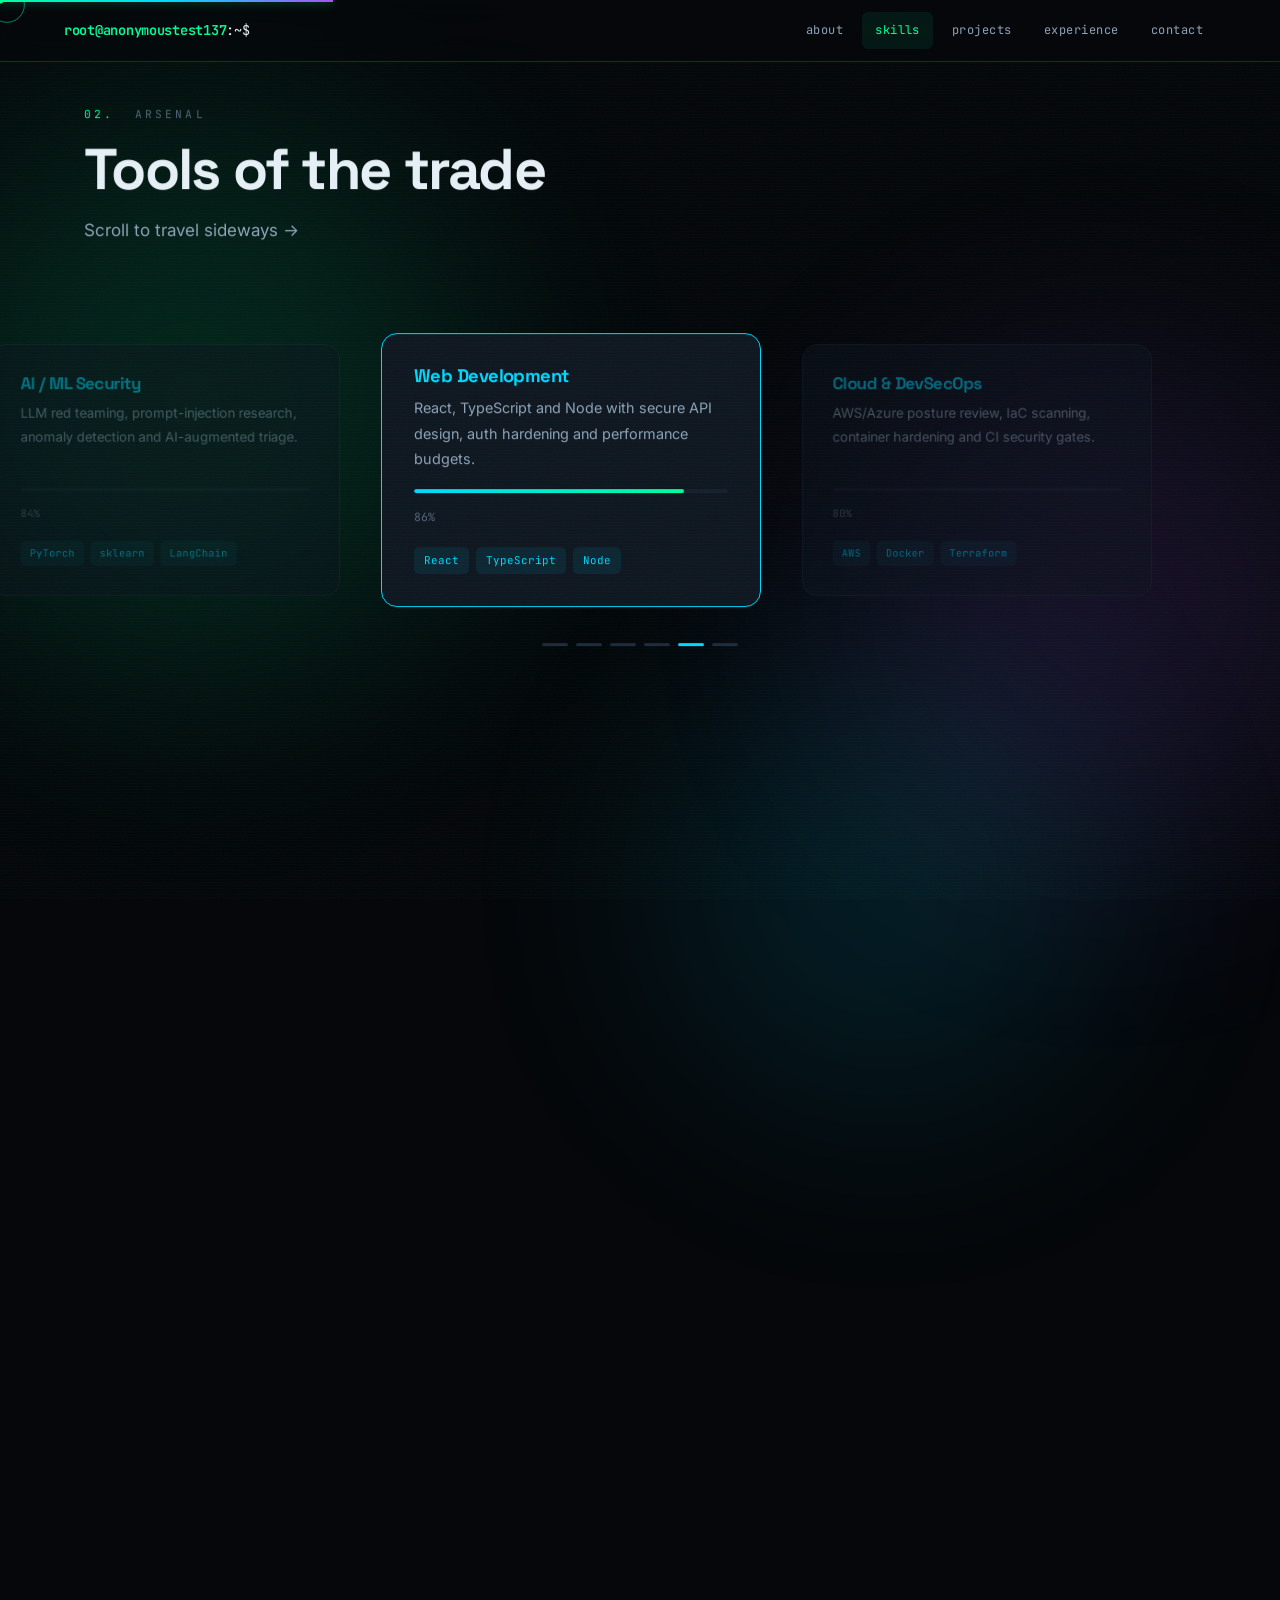
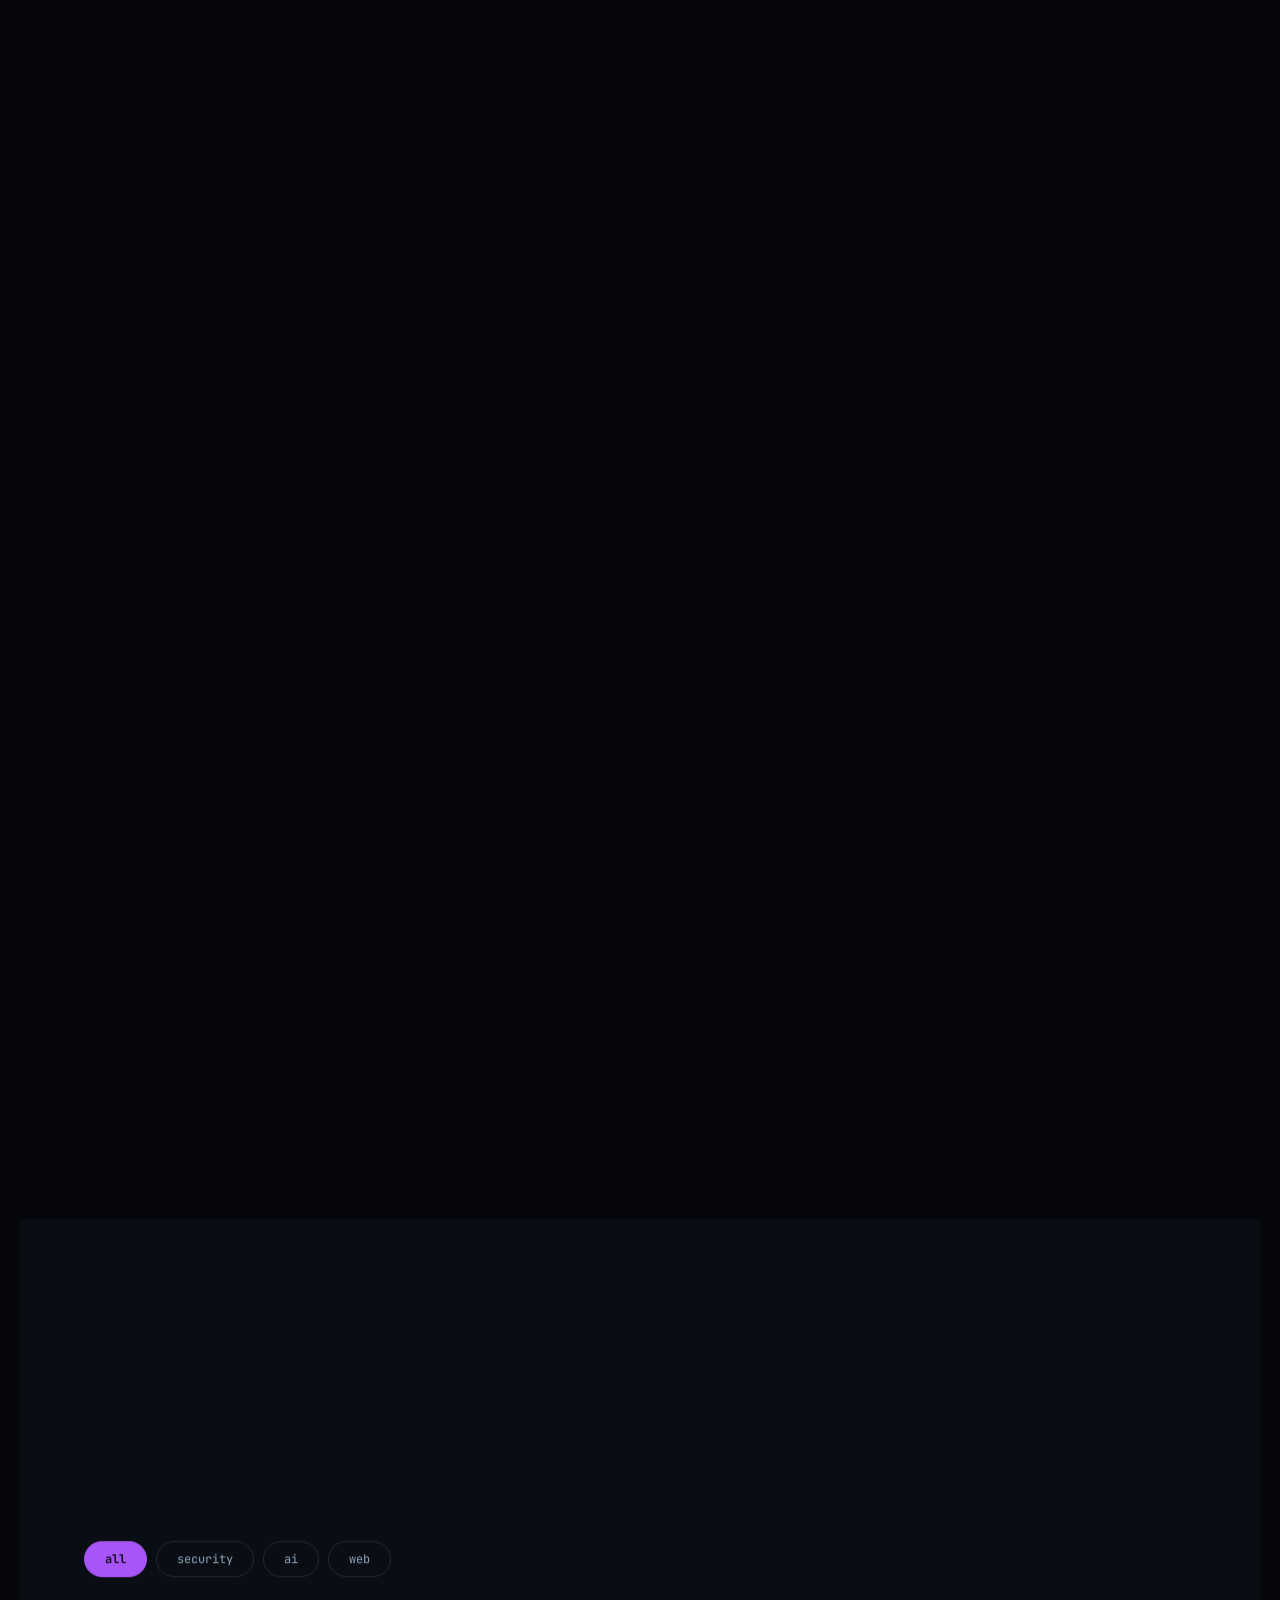
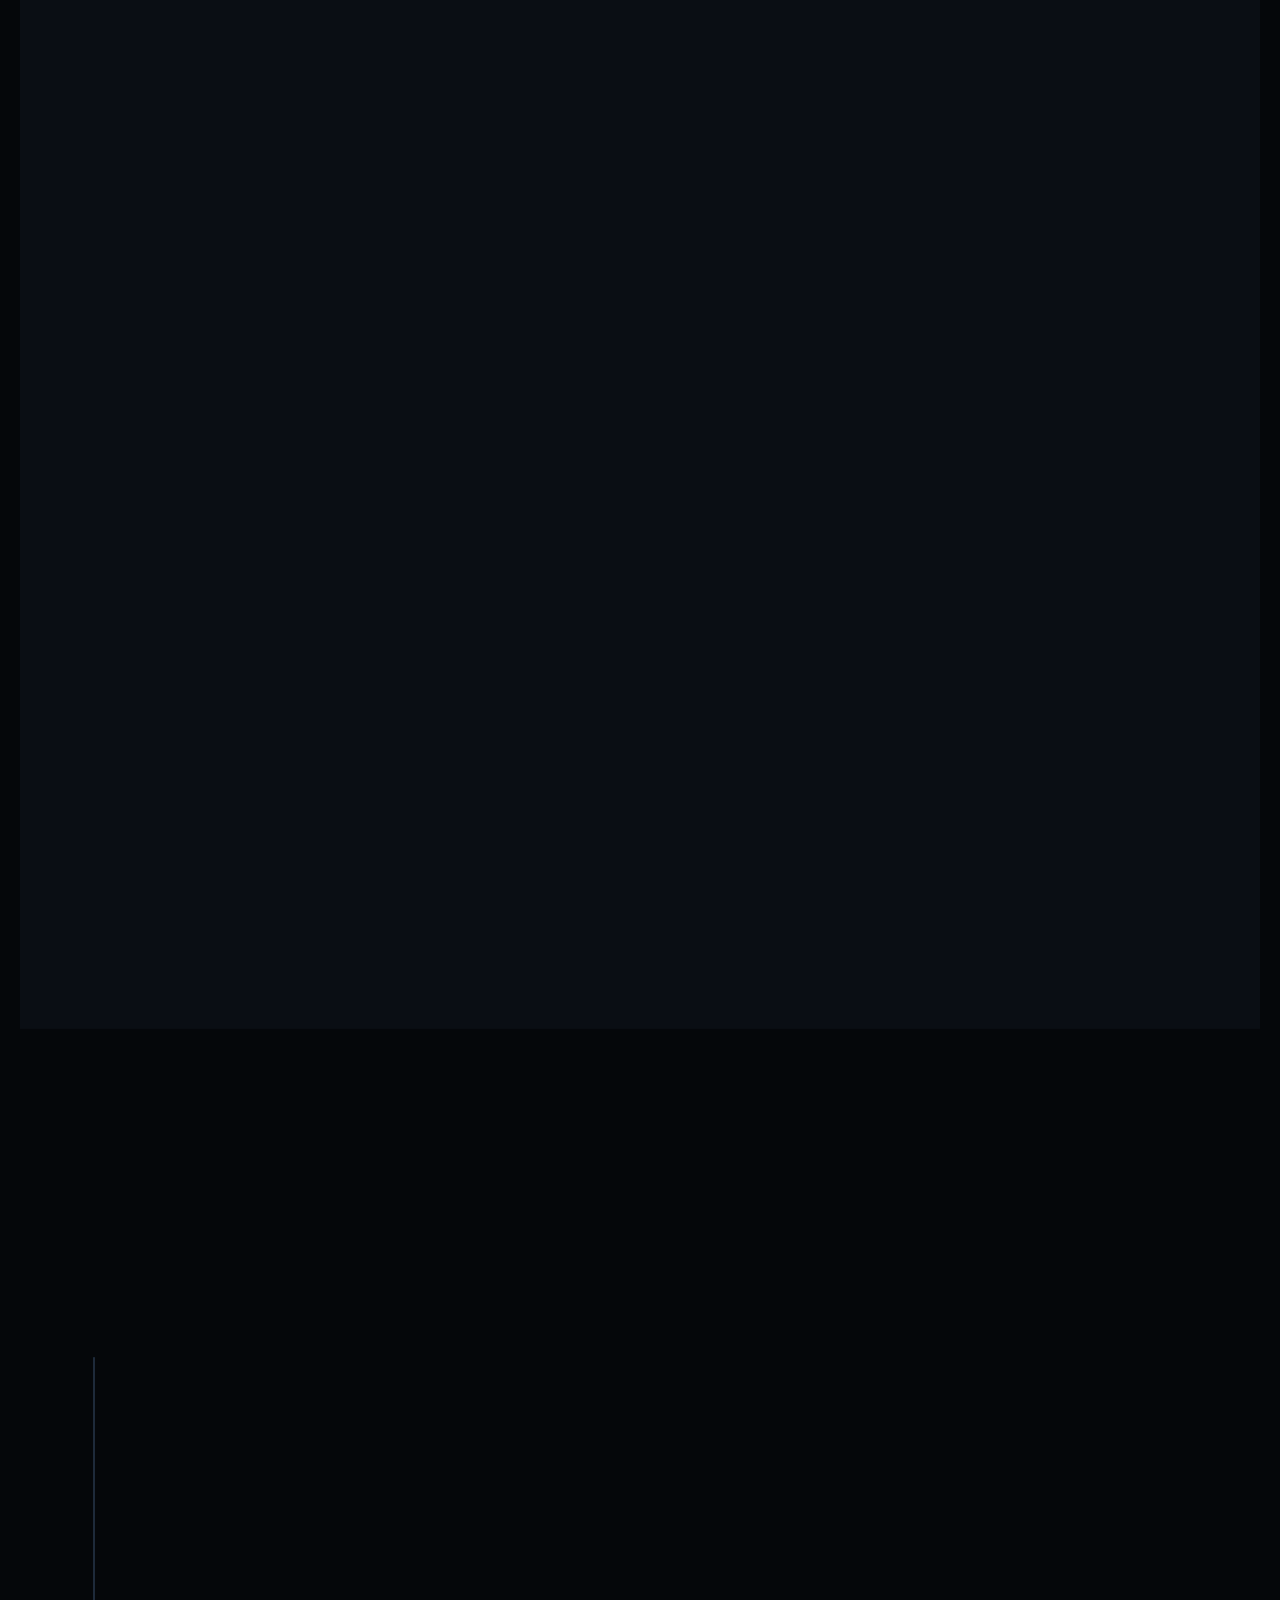
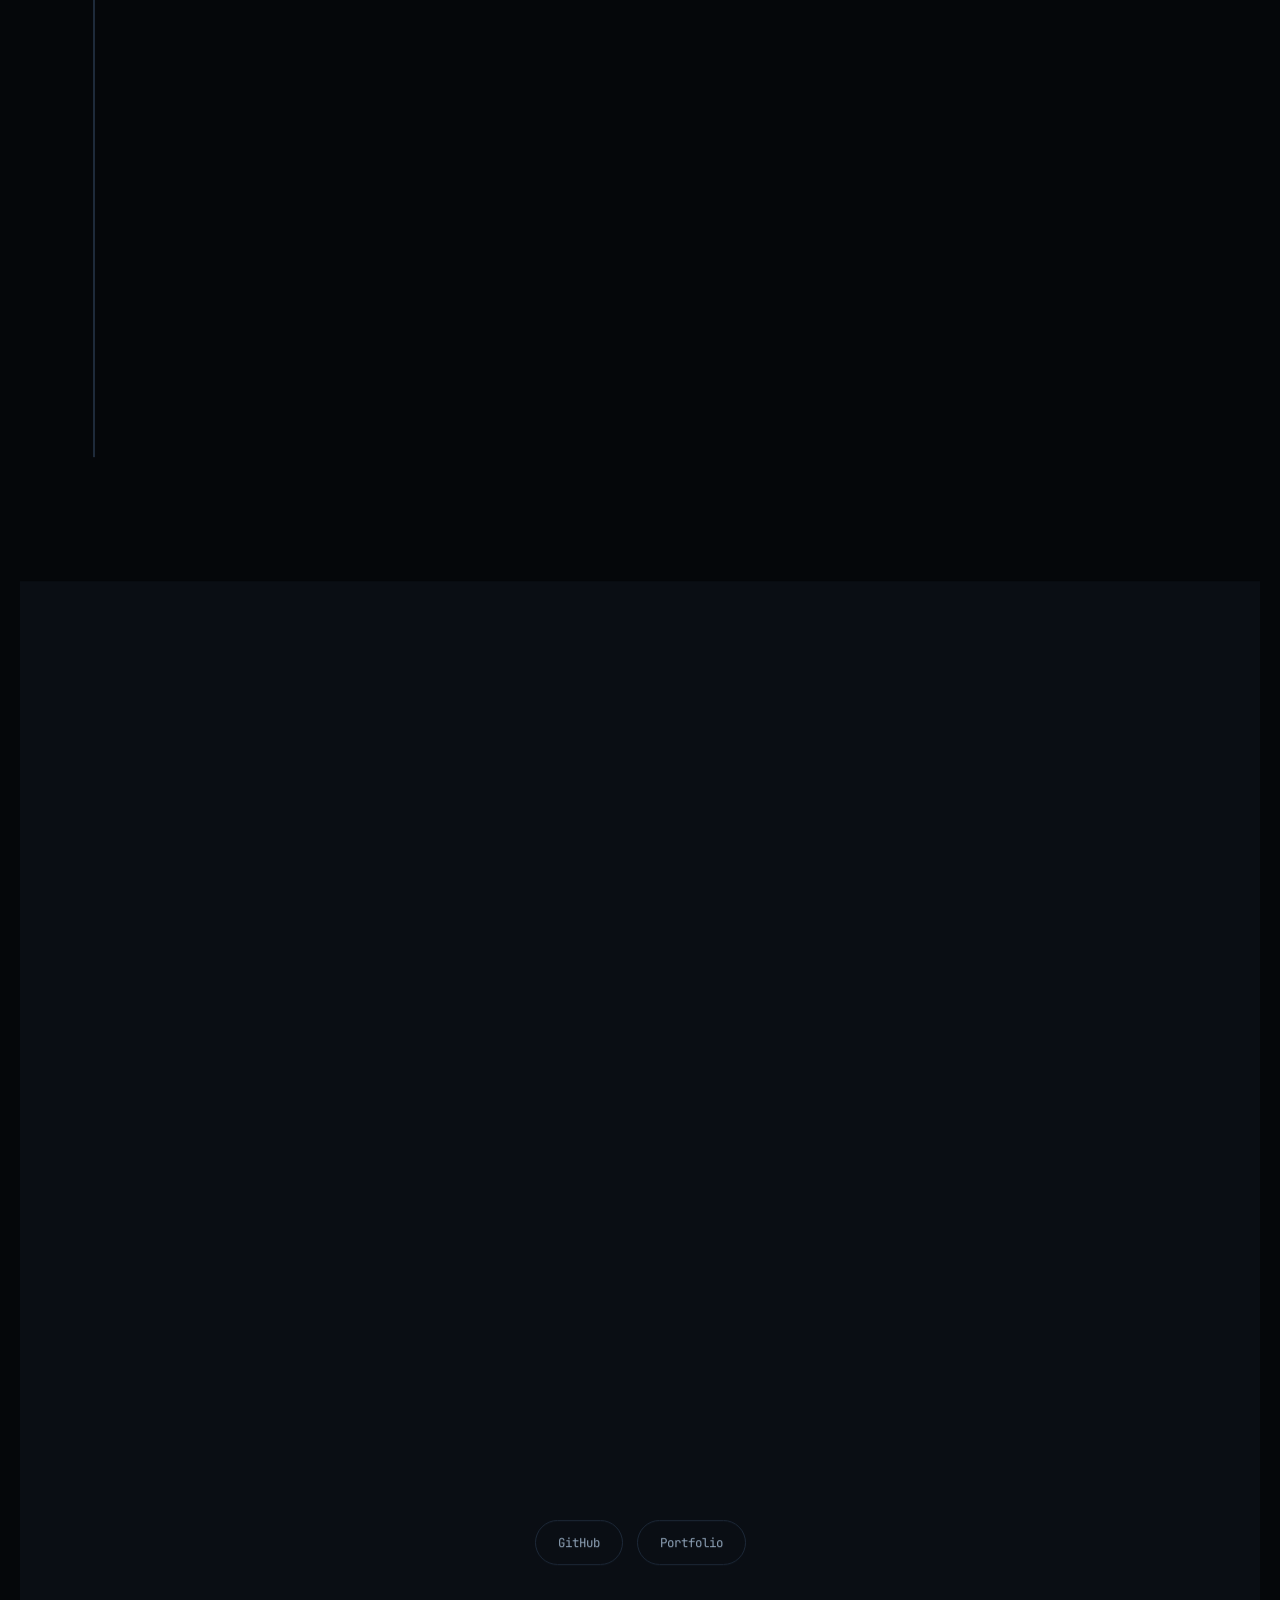
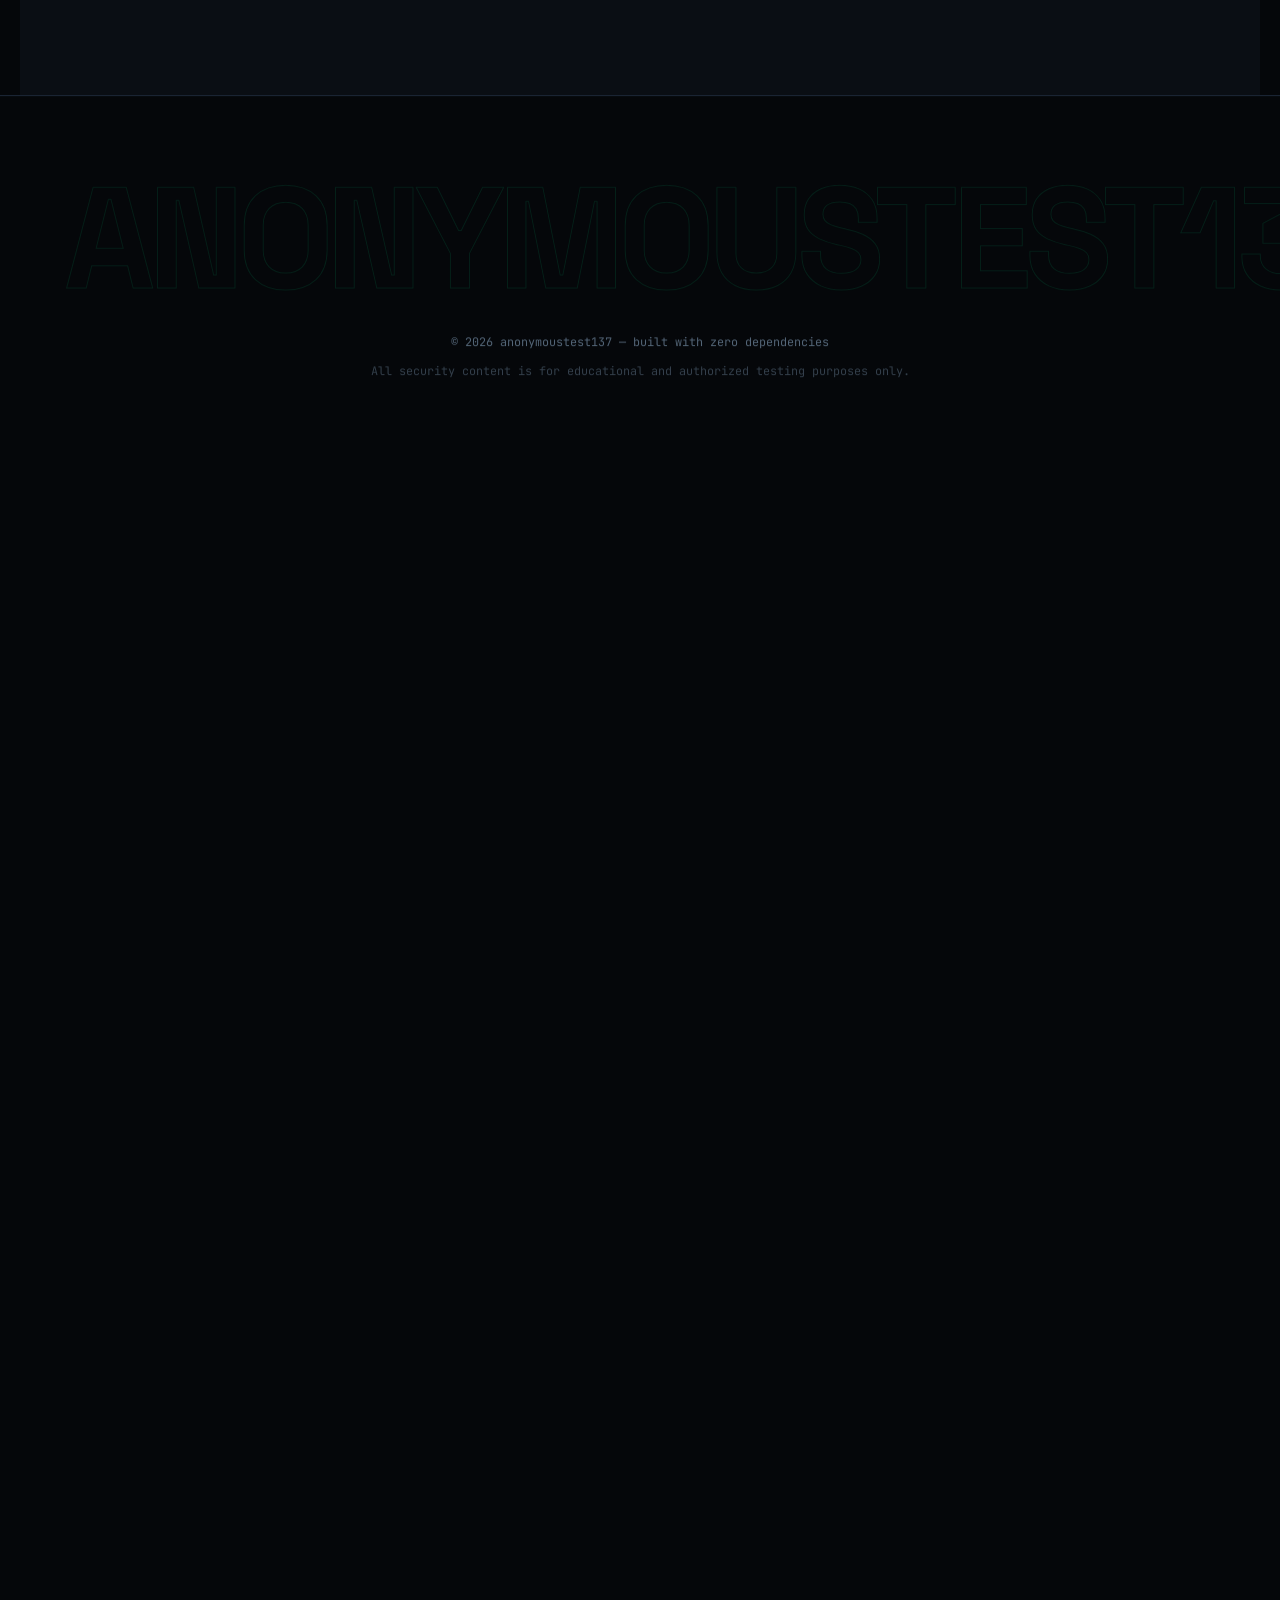
==== commit 6d44b2af: "style: remove all emoji from README and portfolio" ====
--- a/docs/index.html
+++ b/docs/index.html
@@ -8,7 +8,7 @@
 <meta property="og:title" content="anonymoustest137 — Cybersecurity Portfolio" />
 <meta property="og:description" content="Penetration testing · Detection engineering · AI security" />
 <meta name="theme-color" content="#05070A" />
-<link rel="icon" href="data:image/svg+xml,<svg xmlns='http://www.w3.org/2000/svg' viewBox='0 0 100 100'><text y='.9em' font-size='90'>🔐</text></svg>" />
+<link rel="icon" href="data:image/svg+xml,<svg xmlns='http://www.w3.org/2000/svg' viewBox='0 0 100 100'><text y='.9em' font-size='90'></text></svg>" />
 <link rel="preconnect" href="https://fonts.googleapis.com" />
 <link rel="preconnect" href="https://fonts.gstatic.com" crossorigin />
 <link href="https://fonts.googleapis.com/css2?family=Space+Grotesk:wght@500;700&family=Inter:wght@400;500&family=JetBrains+Mono:wght@400;500;700&display=swap" rel="stylesheet" />
@@ -43,7 +43,7 @@
     <a href="#experience" data-scramble>experience</a>
     <a href="#contact" data-scramble>contact</a>
   </nav>
-  <button id="burger" aria-label="Toggle menu">☰</button>
+  <button id="burger" aria-label="Toggle menu"></button>
 </header>
 
 <div id="smooth">
@@ -98,10 +98,10 @@
 
     <div>
       <div class="facts">
-        <div class="fact rv-r"><b>🔨 Building</b><span>recon automation · detection pipelines · AI-assisted triage</span></div>
-        <div class="fact rv-r"><b>🌱 Learning</b><span>cloud security · reverse engineering · LLM red teaming</span></div>
-        <div class="fact rv-r"><b>💬 Ask me about</b><span>pentesting · network security · Python tooling · web dev</span></div>
-        <div class="fact rv-r"><b>⚡ Fun fact</b><span>the best exploit is usually a misconfiguration</span></div>
+        <div class="fact rv-r"><b>Building</b><span>recon automation · detection pipelines · AI-assisted triage</span></div>
+        <div class="fact rv-r"><b>Learning</b><span>cloud security · reverse engineering · LLM red teaming</span></div>
+        <div class="fact rv-r"><b>Ask me about</b><span>pentesting · network security · Python tooling · web dev</span></div>
+        <div class="fact rv-r"><b>Fun fact</b><span>the best exploit is usually a misconfiguration</span></div>
       </div>
       <div class="stats-row">
         <div class="stat rv"><b data-to="120">0</b><span>Boxes Pwned</span></div>
@@ -123,27 +123,27 @@
         <p class="sub">Scroll to travel sideways →</p>
       </div>
       <div class="rail" id="rail">
-        <div class="sk"><span class="ic">🛡️</span><h4>Offensive Security</h4>
+        <div class="sk"><h4>Offensive Security</h4>
           <p>Recon, exploitation, privilege escalation, Active Directory attacks and full red-team operations.</p>
           <div class="barw"><i style="--w:92%"></i></div><span class="pct">92%</span>
           <div class="tags"><span>Kali</span><span>Burp</span><span>Metasploit</span></div></div>
-        <div class="sk"><span class="ic">📡</span><h4>Network Security</h4>
+        <div class="sk"><h4>Network Security</h4>
           <p>Traffic analysis, IDS/IPS tuning, segmentation design and packet-level forensics.</p>
           <div class="barw"><i style="--w:88%"></i></div><span class="pct">88%</span>
           <div class="tags"><span>Wireshark</span><span>Snort</span><span>Zeek</span></div></div>
-        <div class="sk"><span class="ic">🧪</span><h4>Malware &amp; Forensics</h4>
+        <div class="sk"><h4>Malware &amp; Forensics</h4>
           <p>Static and dynamic analysis, sandboxing, memory forensics and IOC extraction.</p>
           <div class="barw"><i style="--w:78%"></i></div><span class="pct">78%</span>
           <div class="tags"><span>Ghidra</span><span>YARA</span><span>Volatility</span></div></div>
-        <div class="sk"><span class="ic">🤖</span><h4>AI / ML Security</h4>
+        <div class="sk"><h4>AI / ML Security</h4>
           <p>LLM red teaming, prompt-injection research, anomaly detection and AI-augmented triage.</p>
           <div class="barw"><i style="--w:84%"></i></div><span class="pct">84%</span>
           <div class="tags"><span>PyTorch</span><span>sklearn</span><span>LangChain</span></div></div>
-        <div class="sk"><span class="ic">🌐</span><h4>Web Development</h4>
+        <div class="sk"><h4>Web Development</h4>
           <p>React, TypeScript and Node with secure API design, auth hardening and performance budgets.</p>
           <div class="barw"><i style="--w:86%"></i></div><span class="pct">86%</span>
           <div class="tags"><span>React</span><span>TypeScript</span><span>Node</span></div></div>
-        <div class="sk"><span class="ic">☁️</span><h4>Cloud &amp; DevSecOps</h4>
+        <div class="sk"><h4>Cloud &amp; DevSecOps</h4>
           <p>AWS/Azure posture review, IaC scanning, container hardening and CI security gates.</p>
           <div class="barw"><i style="--w:80%"></i></div><span class="pct">80%</span>
           <div class="tags"><span>AWS</span><span>Docker</span><span>Terraform</span></div></div>
@@ -270,7 +270,7 @@
 <footer>
   <div class="wordmark">ANONYMOUSTEST137</div>
   <p>© <span id="yr"></span> anonymoustest137 — built with zero dependencies</p>
-  <p style="margin-top:8px;opacity:.6">⚠️ All security content is for educational and authorized testing purposes only.</p>
+  <p style="margin-top:8px;opacity:.6"> All security content is for educational and authorized testing purposes only.</p>
 </footer>
 
 </div><!-- /smooth -->
